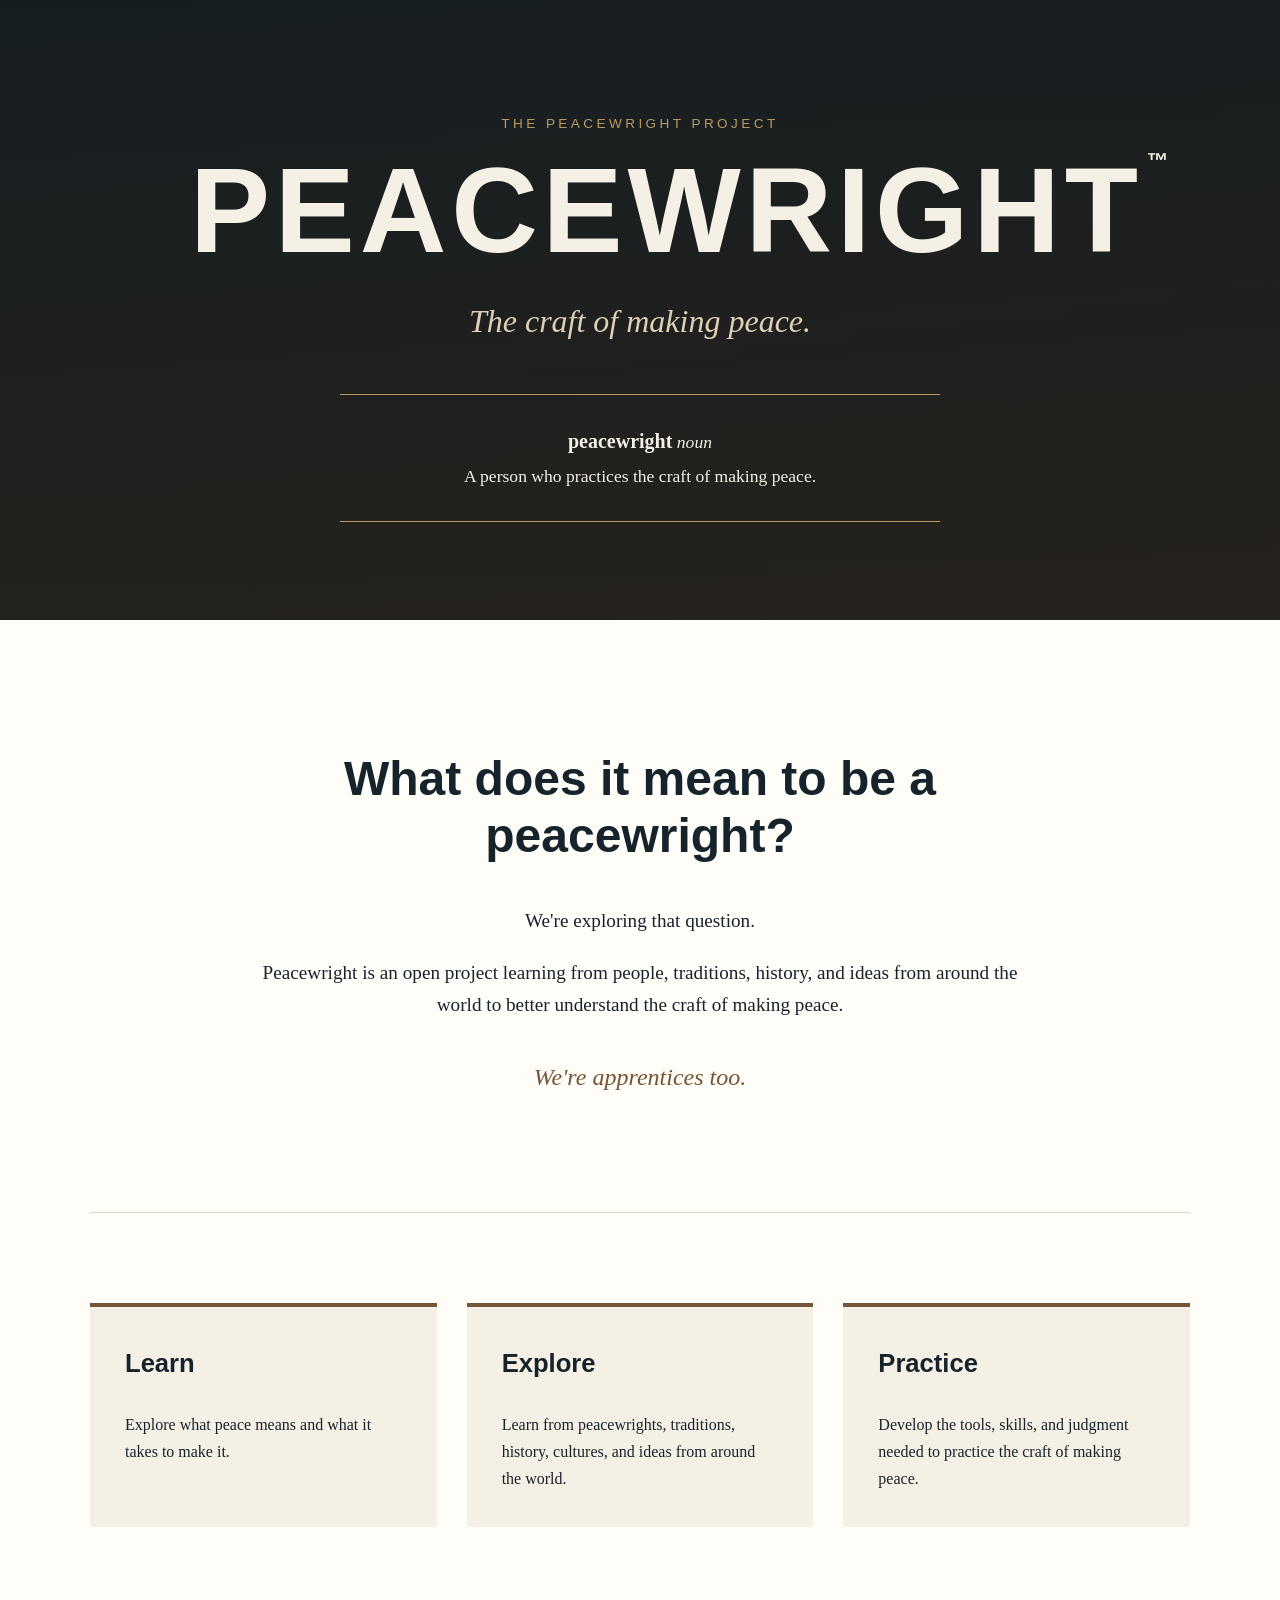
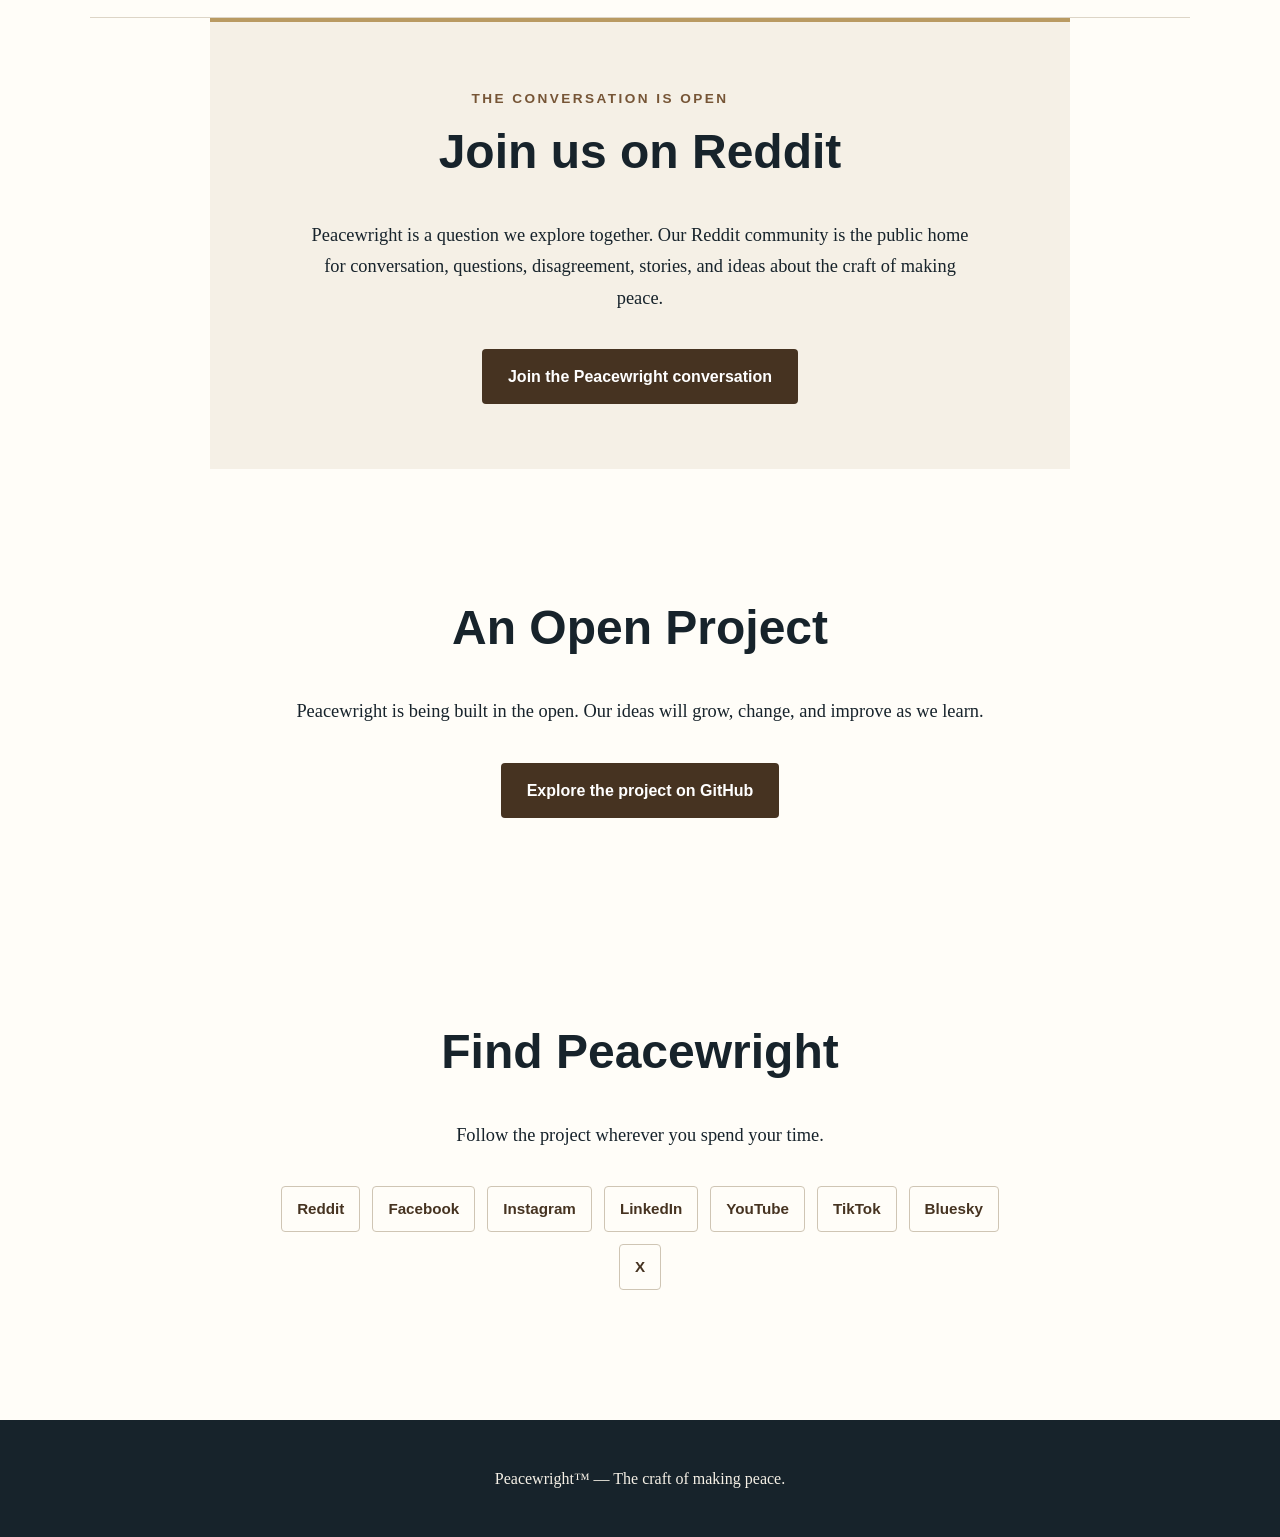
==== index.html @ d64838a9 "Add social links and Reddit conversation hub" ====
<!DOCTYPE html>
<html lang="en">
<head>
    <meta charset="UTF-8">
    <meta name="viewport" content="width=device-width, initial-scale=1.0">

    <title>Peacewright | The Craft of Making Peace</title>

    <meta name="description"
          content="Peacewright is an open project exploring what it means to practice the craft of making peace. Join the public conversation in the Peacewright Reddit community.">

    <link rel="stylesheet" href="styles.css">

    <script type="application/ld+json">
    {
        "@context": "https://schema.org",
        "@type": "Organization",
        "name": "Peacewright Project",
        "alternateName": "Peacewright",
        "url": "https://peacewright.org/",
        "description": "An open project exploring what it means to practice the craft of making peace.",
        "discussionUrl": "https://www.reddit.com/r/Peacewright/",
        "sameAs": [
            "https://www.reddit.com/r/Peacewright/",
            "https://www.facebook.com/profile.php?id=61593421799837",
            "https://www.instagram.com/peacewrightproject/",
            "https://www.linkedin.com/company/143666035/",
            "https://www.youtube.com/@peacewright",
            "https://www.tiktok.com/@peacewrightproject",
            "https://bsky.app/profile/peacewright.bsky.social",
            "https://x.com/peacewrightorg",
            "https://github.com/peacewright/peacewright"
        ]
    }
    </script>
</head>

<body>

    <header class="hero">
        <div class="hero-content">
            <p class="project-name">THE PEACEWRIGHT PROJECT</p>

            <h1>PEACEWRIGHT<span class="tm">™</span></h1>

            <p class="tagline">The craft of making peace.</p>

            <div class="definition">
                <p><strong>peacewright</strong> <em>noun</em></p>
                <p>A person who practices the craft of making peace.</p>
            </div>
        </div>
    </header>


    <main>

        <section class="intro">
            <h2>What does it mean to be a peacewright?</h2>

            <p>
                We're exploring that question.
            </p>

            <p>
                Peacewright is an open project learning from people,
                traditions, history, and ideas from around the world
                to better understand the craft of making peace.
            </p>

            <p class="apprentices">
                We're apprentices too.
            </p>
        </section>


        <section class="pillars">

            <article>
                <h3>Learn</h3>
                <p>
                    Explore what peace means and what it takes
                    to make it.
                </p>
            </article>

            <article>
                <h3>Explore</h3>
                <p>
                    Learn from peacewrights, traditions, history,
                    cultures, and ideas from around the world.
                </p>
            </article>

            <article>
                <h3>Practice</h3>
                <p>
                    Develop the tools, skills, and judgment needed
                    to practice the craft of making peace.
                </p>
            </article>

        </section>


        <section class="conversation" aria-labelledby="conversation-title">
            <p class="eyebrow">The conversation is open</p>

            <h2 id="conversation-title">Join us on Reddit</h2>

            <p>
                Peacewright is a question we explore together. Our Reddit
                community is the public home for conversation, questions,
                disagreement, stories, and ideas about the craft of making peace.
            </p>

            <a class="button"
               href="https://www.reddit.com/r/Peacewright/"
               rel="me noopener noreferrer">
                Join the Peacewright conversation
            </a>
        </section>


        <section class="open-project">
            <h2>An Open Project</h2>

            <p>
                Peacewright is being built in the open.
                Our ideas will grow, change, and improve as we learn.
            </p>

            <a class="button"
               href="https://github.com/peacewright/peacewright"
               rel="me noopener noreferrer">
                Explore the project on GitHub
            </a>
        </section>


        <section class="social" aria-labelledby="social-title">
            <h2 id="social-title">Find Peacewright</h2>

            <p>Follow the project wherever you spend your time.</p>

            <ul class="social-links" aria-label="Peacewright social media">
                <li><a href="https://www.reddit.com/r/Peacewright/" rel="me noopener noreferrer">Reddit</a></li>
                <li><a href="https://www.facebook.com/profile.php?id=61593421799837" rel="me noopener noreferrer">Facebook</a></li>
                <li><a href="https://www.instagram.com/peacewrightproject/" rel="me noopener noreferrer">Instagram</a></li>
                <li><a href="https://www.linkedin.com/company/143666035/" rel="me noopener noreferrer">LinkedIn</a></li>
                <li><a href="https://www.youtube.com/@peacewright" rel="me noopener noreferrer">YouTube</a></li>
                <li><a href="https://www.tiktok.com/@peacewrightproject" rel="me noopener noreferrer">TikTok</a></li>
                <li><a href="https://bsky.app/profile/peacewright.bsky.social" rel="me noopener noreferrer">Bluesky</a></li>
                <li><a href="https://x.com/peacewrightorg" rel="me noopener noreferrer">X</a></li>
            </ul>
        </section>

    </main>


    <footer>
        <p>Peacewright™ — The craft of making peace.</p>
    </footer>

</body>
</html>
---- styles.css ----
/* ------------------------------
   Peacewright Project
   The Craft of Making Peace
   ------------------------------ */

:root {
    --ink: #17232b;
    --cream: #f5f0e6;
    --paper: #fffdf8;
    --wood: #765536;
    --wood-dark: #463321;
    --brass: #b99a62;
    --muted: #667078;
}

* {
    box-sizing: border-box;
}

html {
    scroll-behavior: smooth;
}

body {
    margin: 0;
    font-family: Georgia, "Times New Roman", serif;
    color: var(--ink);
    background: var(--paper);
    line-height: 1.7;
}


/* HERO */

.hero {
    min-height: 620px;
    display: flex;
    align-items: center;
    justify-content: center;
    text-align: center;

    padding: 80px 24px;

    background:
        linear-gradient(
            rgba(20, 27, 31, 0.90),
            rgba(35, 32, 27, 0.92)
        ),
        linear-gradient(
            135deg,
            #25343d,
            #4a3929
        );

    color: var(--cream);
}

.hero-content {
    max-width: 900px;
}

.project-name {
    margin-bottom: 15px;
    font-family: Arial, Helvetica, sans-serif;
    font-size: 0.85rem;
    letter-spacing: 0.25em;
    color: var(--brass);
}

.hero h1 {
    margin: 0;
    font-family: Arial, Helvetica, sans-serif;
    font-size: clamp(3.5rem, 10vw, 7.5rem);
    letter-spacing: 0.04em;
    line-height: 1;
}

.tm {
    font-size: 0.18em;
    vertical-align: top;
    margin-left: 4px;
}

.tagline {
    margin: 24px 0 45px;
    font-size: clamp(1.4rem, 3vw, 2rem);
    font-style: italic;
    color: #ddd0b7;
}


/* DEFINITION */

.definition {
    max-width: 600px;
    margin: 0 auto;
    padding: 25px 30px;

    border-top: 1px solid var(--brass);
    border-bottom: 1px solid var(--brass);

    font-size: 1.1rem;
}

.definition p {
    margin: 4px 0;
}

.definition strong {
    font-size: 1.25rem;
}


/* MAIN */

main {
    width: min(1100px, 90%);
    margin: 0 auto;
}

section {
    padding: 90px 0;
}


/* INTRO */

.intro {
    max-width: 760px;
    margin: 0 auto;
    text-align: center;
}

.intro h2,
.open-project h2,
.conversation h2,
.social h2 {
    font-family: Arial, Helvetica, sans-serif;
    font-size: clamp(2rem, 5vw, 3rem);
    line-height: 1.2;
}

.intro p {
    font-size: 1.2rem;
}

.apprentices {
    margin-top: 35px;
    font-size: 1.5rem !important;
    font-style: italic;
    color: var(--wood);
}


/* THREE PILLARS */

.pillars {
    display: grid;
    grid-template-columns: repeat(3, 1fr);
    gap: 30px;

    border-top: 1px solid #ddd5c7;
    border-bottom: 1px solid #ddd5c7;
}

.pillars article {
    padding: 35px;
    background: var(--cream);
    border-top: 4px solid var(--wood);
}

.pillars h3 {
    margin-top: 0;

    font-family: Arial, Helvetica, sans-serif;
    font-size: 1.6rem;
}

.pillars p {
    margin-bottom: 0;
}


/* OPEN PROJECT */

.open-project,
.conversation,
.social {
    max-width: 760px;
    margin: 0 auto;
    text-align: center;
}

.open-project p,
.conversation p,
.social p {
    font-size: 1.15rem;
    margin-bottom: 35px;
}

.button {
    display: inline-block;

    padding: 14px 26px;

    background: var(--wood-dark);
    color: white;

    font-family: Arial, Helvetica, sans-serif;
    font-weight: bold;

    text-decoration: none;
    border-radius: 4px;

    transition: transform 0.2s ease,
                background 0.2s ease;
}

.button:hover,
.button:focus-visible {
    background: var(--wood);
    transform: translateY(-2px);
}

.button:focus-visible,
.social-links a:focus-visible {
    outline: 3px solid var(--brass);
    outline-offset: 3px;
}


/* CONVERSATION */

.conversation {
    max-width: 860px;
    padding: 65px 50px;
    background: var(--cream);
    border-top: 4px solid var(--brass);
}

.conversation .eyebrow {
    margin: 0 0 12px;
    font-family: Arial, Helvetica, sans-serif;
    font-size: 0.85rem;
    font-weight: bold;
    letter-spacing: 0.18em;
    text-transform: uppercase;
    color: var(--wood);
}

.conversation h2 {
    margin-top: 0;
}

.conversation p {
    max-width: 680px;
    margin-left: auto;
    margin-right: auto;
}


/* SOCIAL LINKS */

.social {
    padding-top: 75px;
}

.social-links {
    display: flex;
    flex-wrap: wrap;
    justify-content: center;
    gap: 12px;
    margin: 0;
    padding: 0;
    list-style: none;
}

.social-links a {
    display: inline-block;
    padding: 9px 15px;
    border: 1px solid #cfc5b4;
    border-radius: 4px;
    color: var(--wood-dark);
    font-family: Arial, Helvetica, sans-serif;
    font-size: 0.95rem;
    font-weight: bold;
    text-decoration: none;
    transition: background 0.2s ease,
                border-color 0.2s ease;
}

.social-links a:hover,
.social-links a:focus-visible {
    background: var(--cream);
    border-color: var(--wood);
}


/* FOOTER */

footer {
    margin-top: 40px;
    padding: 45px 20px;

    text-align: center;

    background: var(--ink);
    color: var(--cream);
}

footer p {
    margin: 0;
}


/* MOBILE */

@media (max-width: 750px) {

    .hero {
        min-height: 540px;
    }

    .pillars {
        grid-template-columns: 1fr;
    }

    section {
        padding: 65px 0;
    }

    .definition {
        padding: 22px 10px;
    }

    .conversation {
        padding: 50px 24px;
    }
}
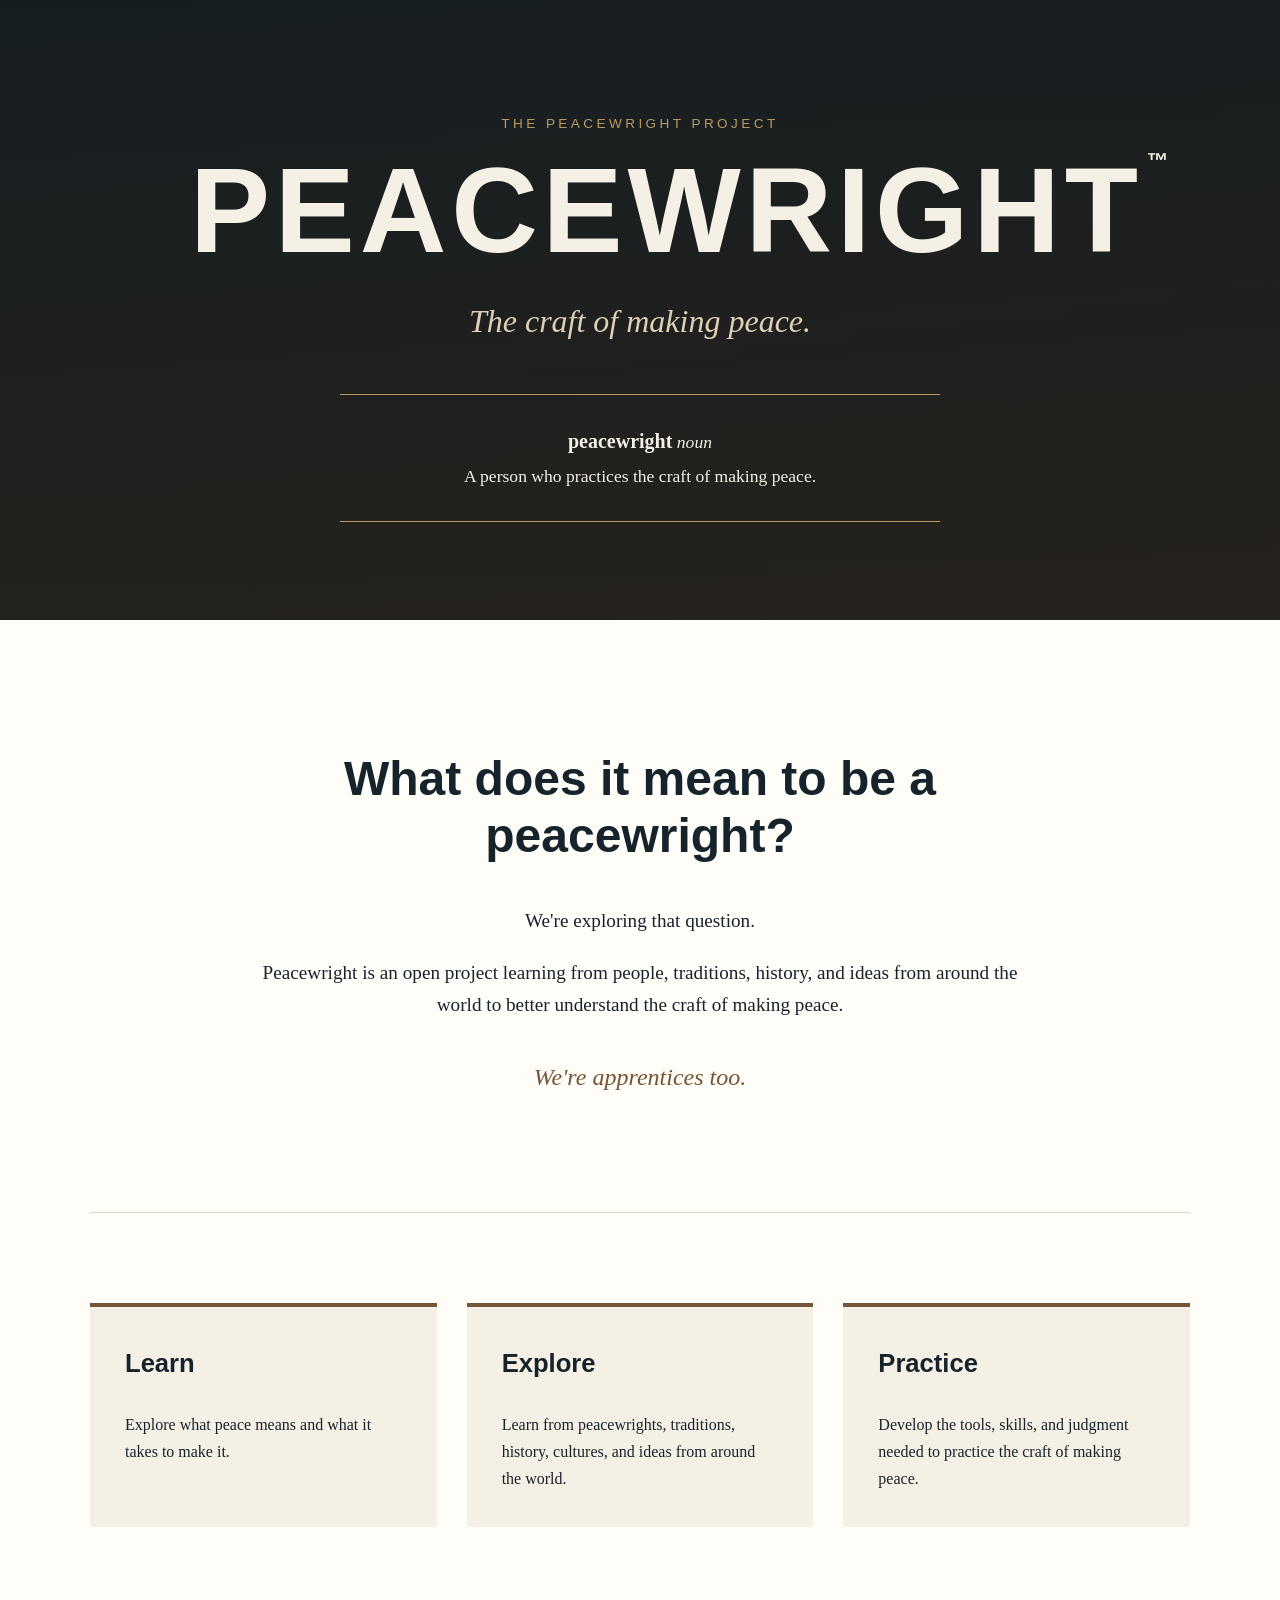
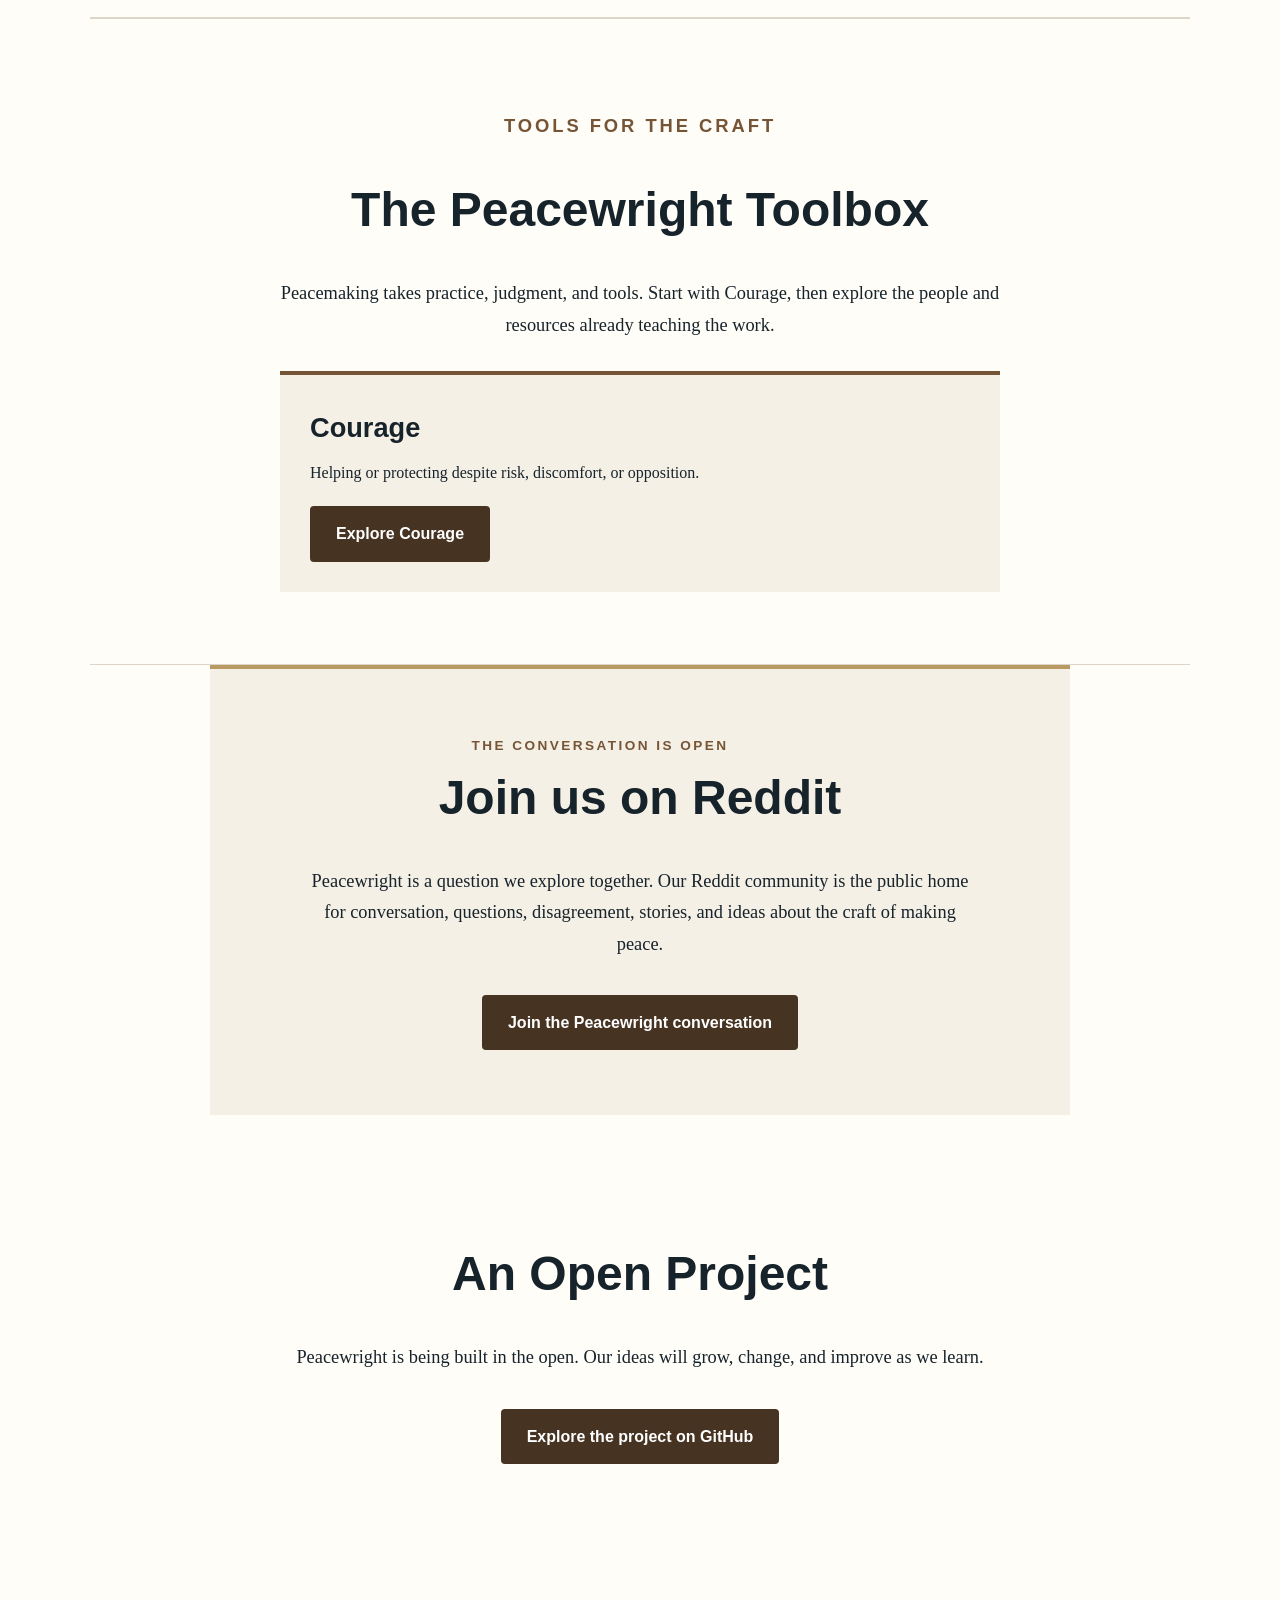
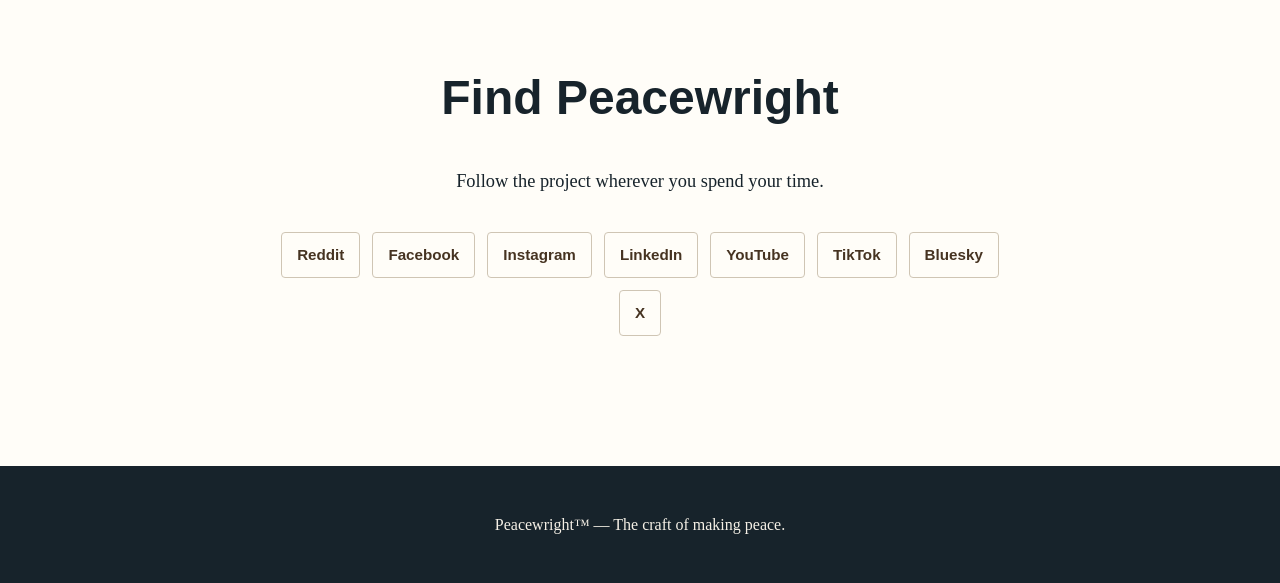
==== commit d460bcdc: "Link homepage toolbox to Courage page" ====
--- a/index.html
+++ b/index.html
@@ -103,6 +103,20 @@
         </section>
 
 
+        <section class="toolbox" id="toolbox" aria-labelledby="toolbox-title">
+            <div class="toolbox-heading">
+                <p class="eyebrow">Tools for the craft</p>
+                <h2 id="toolbox-title">The Peacewright Toolbox</h2>
+                <p>Peacemaking takes practice, judgment, and tools. Start with Courage, then explore the people and resources already teaching the work.</p>
+            </div>
+            <article class="tool-card">
+                <h3>Courage</h3>
+                <p>Helping or protecting despite risk, discomfort, or opposition.</p>
+                <a class="button" href="tools/courage/">Explore Courage</a>
+            </article>
+        </section>
+
+
         <section class="conversation" aria-labelledby="conversation-title">
             <p class="eyebrow">The conversation is open</p>
 
--- a/styles.css
+++ b/styles.css
@@ -337,3 +337,220 @@
         padding: 50px 24px;
     }
 }
+
+
+/* TOOL PAGES */
+.tool-page {
+    background: var(--paper);
+}
+.tool-header {
+    padding: 34px 24px 74px;
+    color: var(--cream);
+    text-align: center;
+    background: linear-gradient(135deg, #17232b, #463321);
+}
+.tool-home {
+    display: inline-block;
+    color: var(--cream);
+    font-family: Arial, Helvetica, sans-serif;
+    font-size: 1.1rem;
+    font-weight: bold;
+    text-decoration: none;
+}
+.tool-kicker,
+.eyebrow {
+    color: var(--wood);
+    font-family: Arial, Helvetica, sans-serif;
+    font-size: .82rem;
+    font-weight: bold;
+    letter-spacing: .16em;
+    text-transform: uppercase;
+}
+.tool-header .tool-kicker {
+    margin: 52px 0 10px;
+    color: var(--brass);
+}
+.tool-header h1 {
+    margin: 0;
+    font-family: Arial, Helvetica, sans-serif;
+    font-size: clamp(3.25rem, 9vw, 6.5rem);
+    line-height: 1;
+}
+.tool-definition {
+    max-width: 640px;
+    margin: 18px auto 0;
+    color: #ddd0b7;
+    font-size: clamp(1.1rem, 2.5vw, 1.45rem);
+    font-style: italic;
+}
+.tool-lede {
+    max-width: 700px;
+    margin: 28px auto 0;
+    font-size: 1.15rem;
+}
+.tool-main {
+    width: min(900px, 90%);
+    margin: 0 auto;
+}
+.breadcrumbs {
+    display: flex;
+    flex-wrap: wrap;
+    gap: 10px;
+    margin: 28px 0 0;
+    color: var(--muted);
+    font-family: Arial, Helvetica, sans-serif;
+    font-size: .9rem;
+}
+.breadcrumbs a,
+.courage-article a {
+    color: var(--wood-dark);
+    text-decoration-thickness: 1px;
+    text-underline-offset: 3px;
+}
+.courage-article {
+    max-width: 760px;
+    margin: 30px auto 0;
+    padding: 30px 0 20px;
+}
+.article-heading {
+    margin-bottom: 40px;
+    padding-bottom: 28px;
+    border-bottom: 1px solid #ddd5c7;
+}
+.article-heading .eyebrow {
+    margin-bottom: 12px;
+}
+.courage-article h2,
+.learn-more h2,
+.continue-conversation h2 {
+    font-family: Arial, Helvetica, sans-serif;
+    line-height: 1.25;
+}
+.article-heading h2 {
+    margin: 0;
+    font-size: clamp(2rem, 5vw, 3.1rem);
+}
+.article-deck {
+    margin: 18px 0 0;
+    color: var(--wood-dark);
+    font-size: 1.2rem;
+    font-style: italic;
+}
+.courage-article > h2 {
+    margin: 48px 0 12px;
+    font-size: clamp(1.45rem, 3vw, 1.9rem);
+}
+.courage-article p,
+.courage-article li {
+    font-size: 1.08rem;
+}
+.courage-article p {
+    margin: 0 0 1.25em;
+}
+.courage-article .closing-question {
+    margin: 2.25em 0;
+    padding: 22px 26px;
+    border-left: 4px solid var(--brass);
+    background: var(--cream);
+}
+.further-reading {
+    margin-top: 56px;
+    padding-top: 22px;
+    border-top: 1px solid #ddd5c7;
+}
+.further-reading h2 {
+    font-size: 1.45rem;
+}
+.further-reading ul {
+    padding-left: 1.25rem;
+}
+.further-reading li {
+    margin: 0 0 .85em;
+}
+.learn-more,
+.continue-conversation {
+    margin: 52px 0;
+    padding: 42px;
+    text-align: center;
+    background: var(--cream);
+    border-top: 4px solid var(--brass);
+}
+.learn-more h2,
+.continue-conversation h2 {
+    margin: 8px 0 14px;
+    font-size: clamp(1.7rem, 4vw, 2.4rem);
+}
+.learn-more p:not(.eyebrow),
+.continue-conversation p {
+    max-width: 660px;
+    margin: 0 auto 24px;
+    font-size: 1.08rem;
+}
+.resource-links {
+    display: flex;
+    flex-wrap: wrap;
+    justify-content: center;
+    gap: 12px;
+}
+.button-secondary {
+    background: var(--wood);
+}
+.tool-page footer a {
+    color: var(--cream);
+}
+.toolbox {
+    padding: 72px 0;
+    border-top: 1px solid #ddd5c7;
+    border-bottom: 1px solid #ddd5c7;
+}
+.toolbox-heading {
+    max-width: 760px;
+    margin: 0 auto 30px;
+    text-align: center;
+}
+.toolbox-heading h2 {
+    font-family: Arial, Helvetica, sans-serif;
+    font-size: clamp(2rem, 5vw, 3rem);
+    line-height: 1.2;
+}
+.toolbox-heading p {
+    font-size: 1.15rem;
+}
+.tool-card {
+    max-width: 720px;
+    margin: 0 auto;
+    padding: 30px;
+    background: var(--cream);
+    border-top: 4px solid var(--wood);
+}
+.tool-card h3 {
+    margin: 0 0 8px;
+    font-family: Arial, Helvetica, sans-serif;
+    font-size: 1.7rem;
+}
+.tool-card p {
+    margin: 0 0 20px;
+}
+@media (max-width: 600px) {
+    .tool-main {
+        width: min(100% - 36px, 900px);
+    }
+    .tool-header {
+        padding-bottom: 58px;
+    }
+    .tool-header .tool-kicker {
+        margin-top: 42px;
+    }
+    .courage-article p,
+    .courage-article li {
+        font-size: 1rem;
+    }
+    .learn-more,
+    .continue-conversation {
+        padding: 30px 22px;
+    }
+    .resource-links {
+        flex-direction: column;
+        align-items: stretch;
+    }
+}
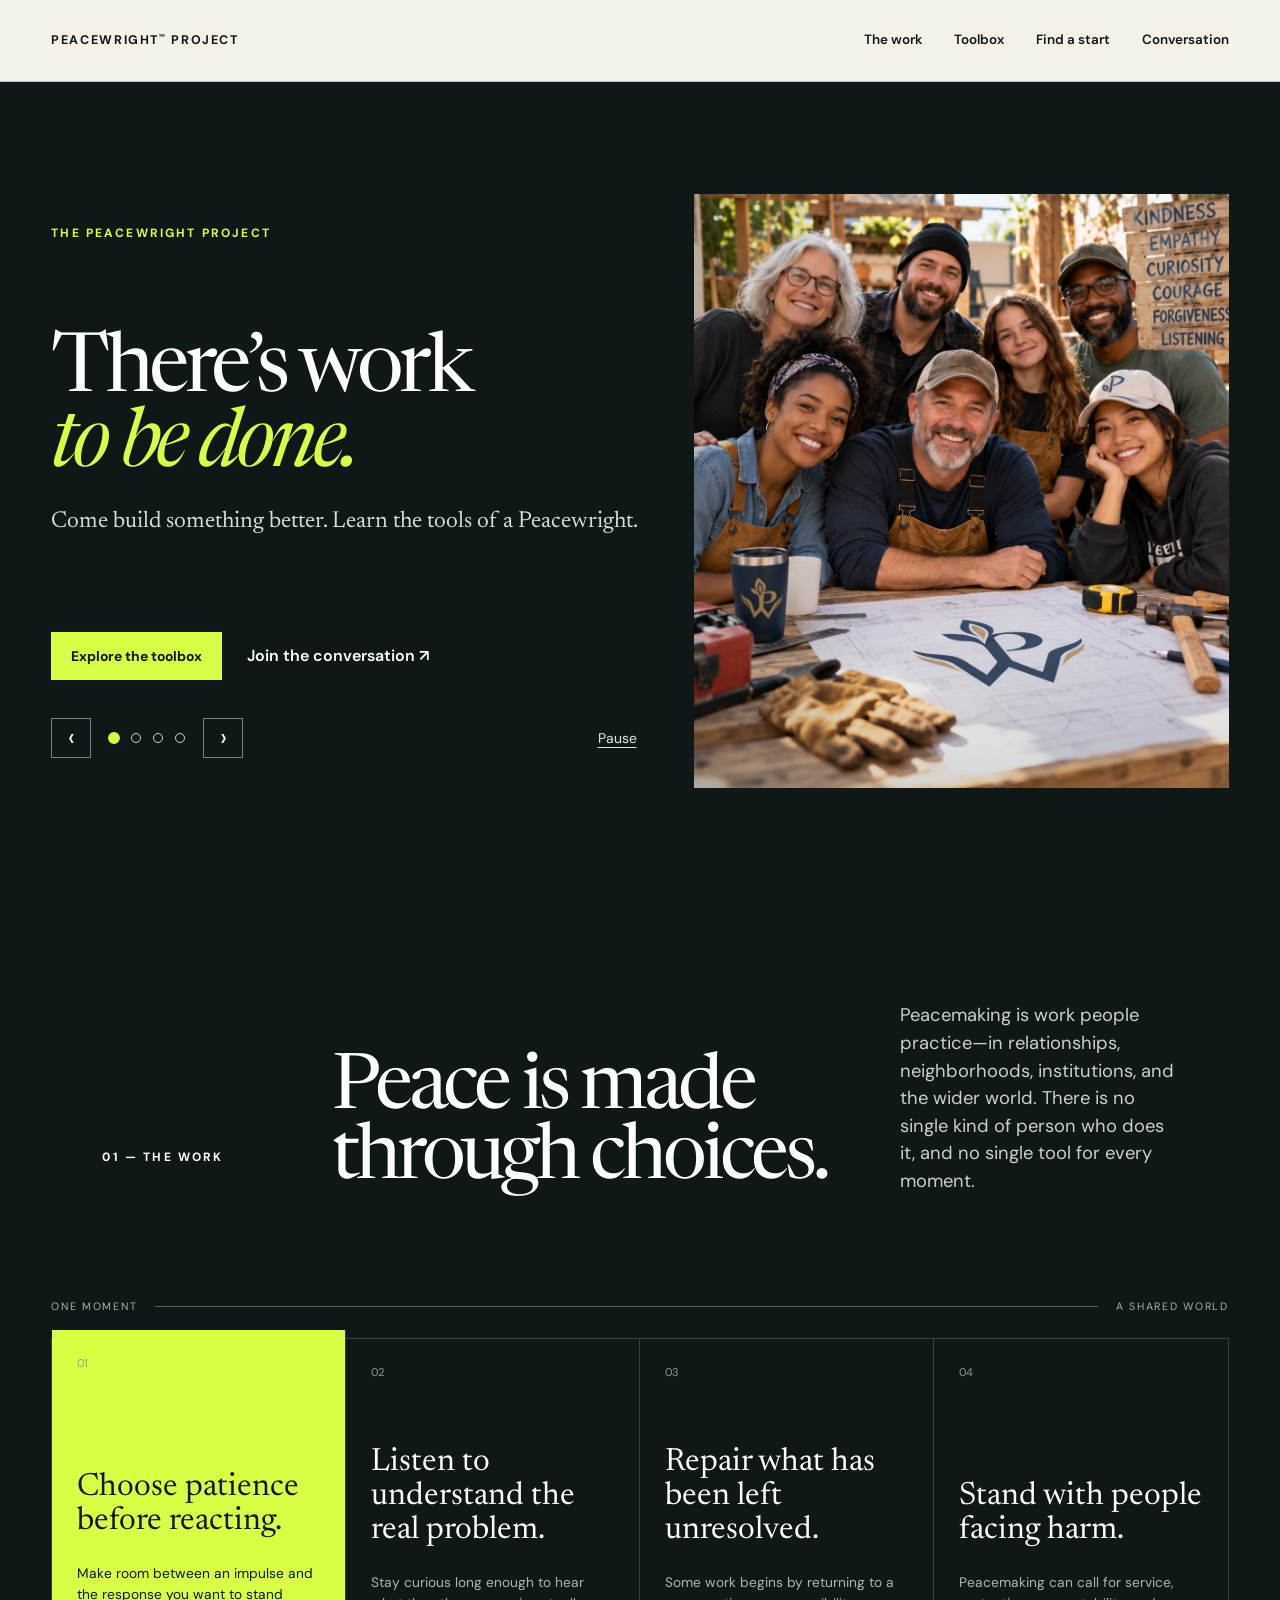
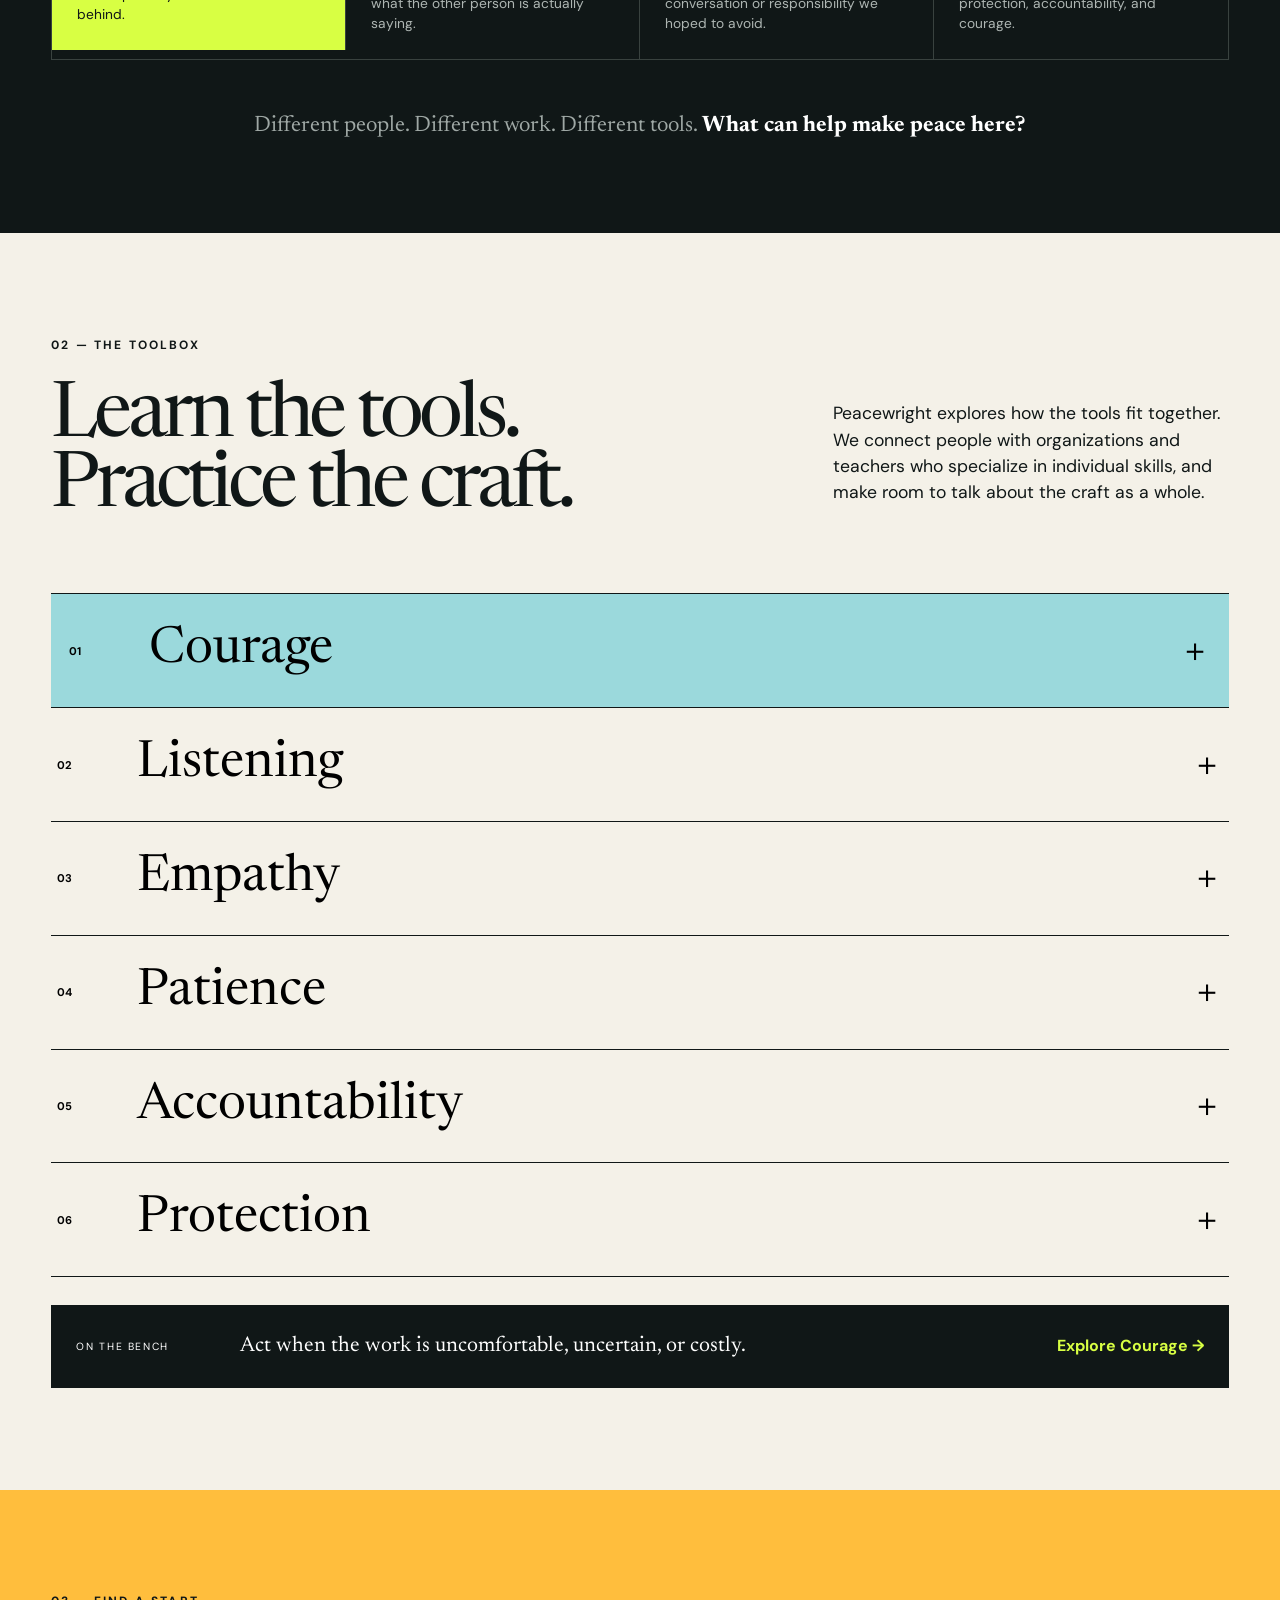
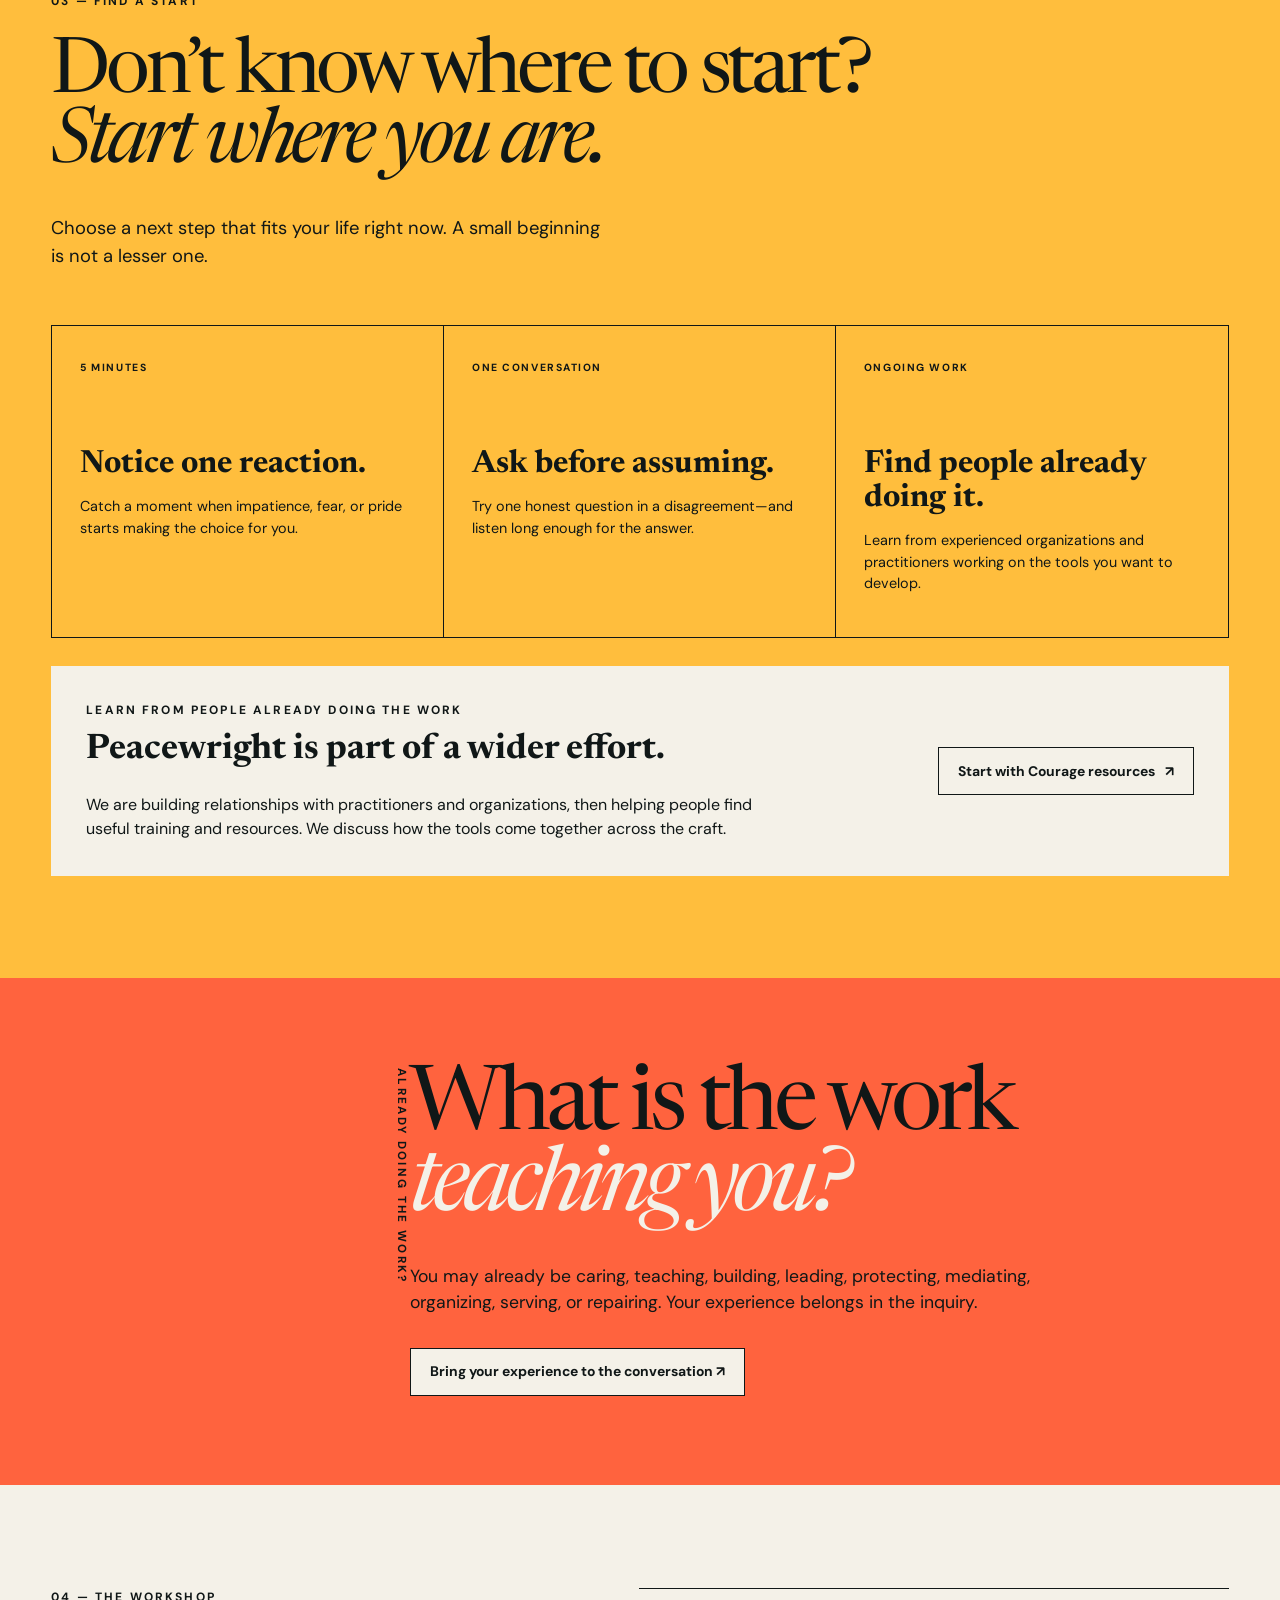
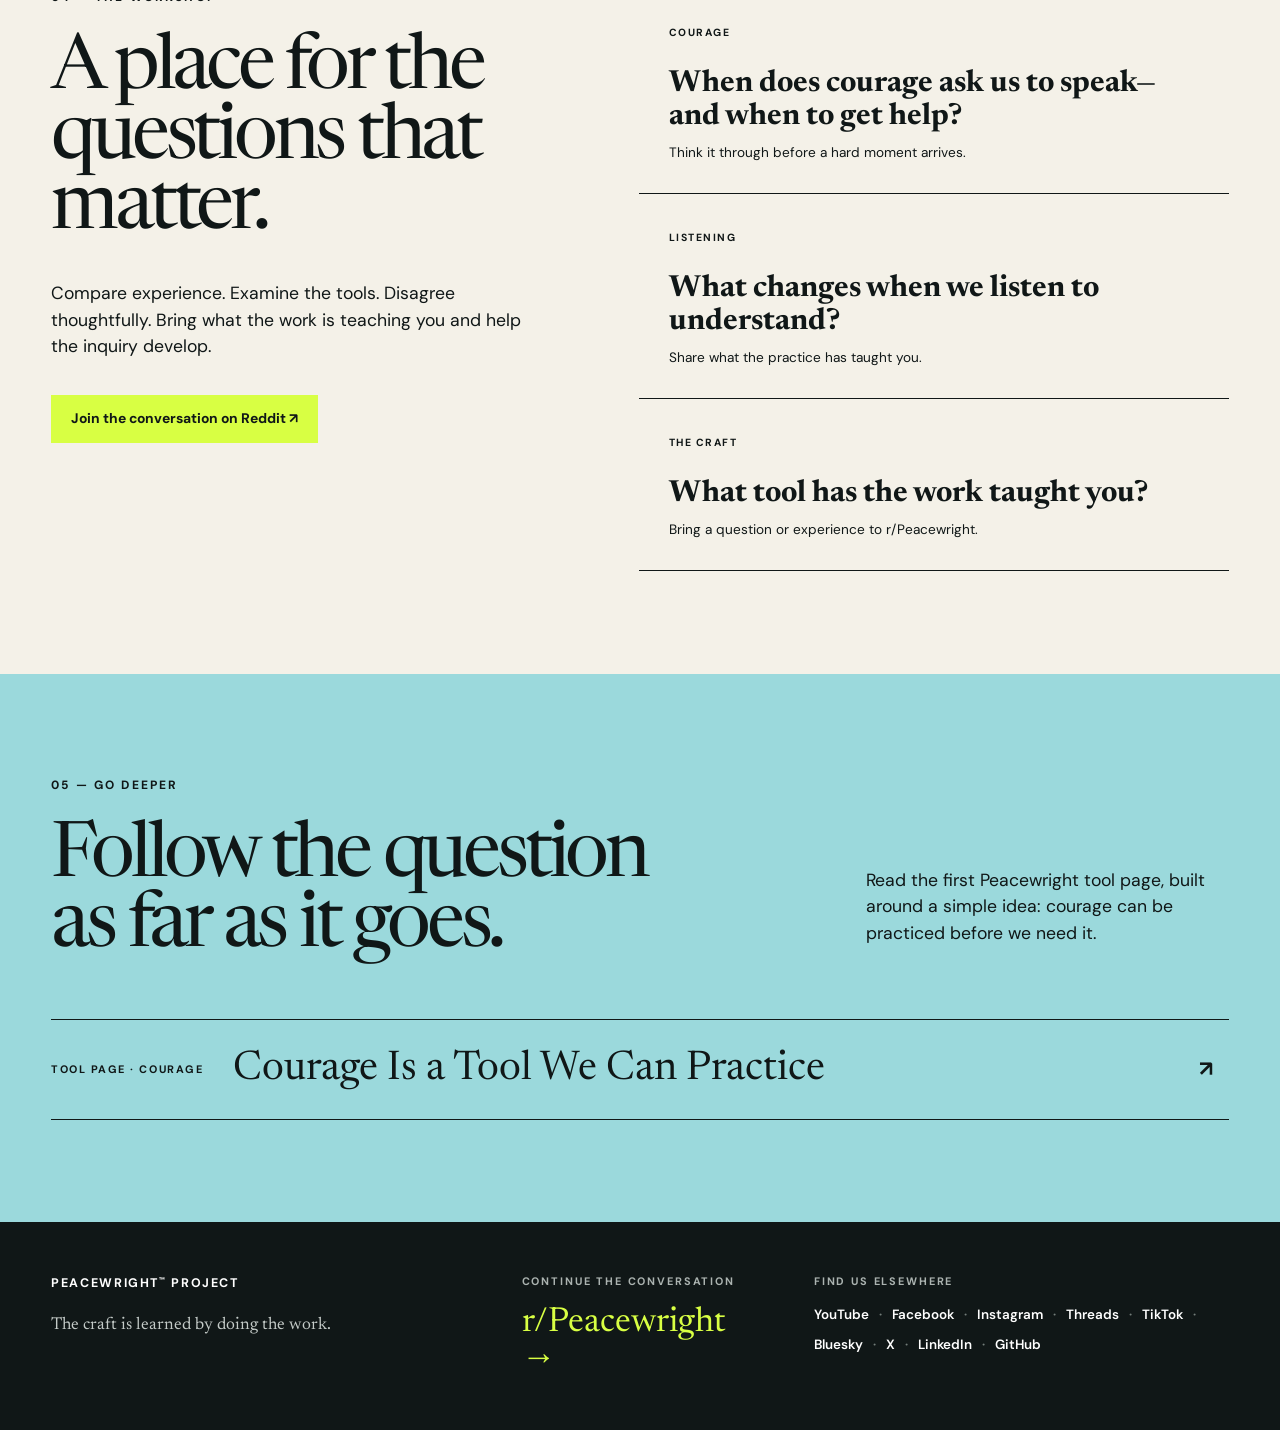
==== commit 4bb91b9d: "Overhaul Peacewright website around approved hero" ====
--- a/index.html
+++ b/index.html
@@ -1,180 +1,144 @@
-<!DOCTYPE html>
+<!doctype html>
 <html lang="en">
 <head>
-    <meta charset="UTF-8">
-    <meta name="viewport" content="width=device-width, initial-scale=1.0">
+  <meta charset="utf-8">
+  <meta name="viewport" content="width=device-width, initial-scale=1">
+  <meta name="description" content="Peacewright Project explores the craft of peacemaking, connects people with those teaching its tools, and makes room to discuss the work as a whole.">
+  <meta name="theme-color" content="#101717">
+  <meta property="og:title" content="Peacewright Project — Peacemaking is a craft">
+  <meta property="og:description" content="Learn the tools of peacemaking. Find people already doing the work. Join the conversation.">
+  <meta property="og:image" content="https://peacewright.org/assets/peacewright-group.webp">
+  <link rel="canonical" href="https://peacewright.org/">
+  <title>Peacewright Project — Peacemaking is a craft</title>
+  <link rel="preconnect" href="https://fonts.googleapis.com">
+  <link rel="preconnect" href="https://fonts.gstatic.com" crossorigin>
+  <link href="https://fonts.googleapis.com/css2?family=DM+Sans:wght@400;500;600;700&family=Newsreader:opsz,wght@6..72,400;6..72,500&display=swap" rel="stylesheet">
+  <link rel="stylesheet" href="styles.css">
+</head>
+<body>
+  <header class="site-header">
+    <a class="brand" href="#top" aria-label="Peacewright Project home"><span>PEACEWRIGHT<sup>™</sup> PROJECT</span></a>
+    <button class="menu" type="button" aria-expanded="false" aria-controls="nav">Menu</button>
+    <nav id="nav" aria-label="Main navigation">
+      <a href="#work">The work</a><a href="#toolbox">Toolbox</a><a href="#start">Find a start</a><a href="#workshop">Conversation</a>
+    </nav>
+  </header>
 
-    <title>Peacewright | The Craft of Making Peace</title>
+  <main id="top">
+    <section class="hero" id="hero" aria-roledescription="carousel" aria-label="The Peacewright Project">
+      <div class="hero-copy">
+        <p class="eyebrow">THE PEACEWRIGHT PROJECT</p>
+        <div class="carousel-slides" id="hero-slides">
+          <article class="hero-slide is-active" role="group" aria-roledescription="slide" aria-label="1 of 4">
+            <h1>There’s work<br><em>to be done.</em></h1>
+            <p class="hero-support">Come build something better. Learn the tools of a Peacewright.</p>
+          </article>
+          <article class="hero-slide" role="group" aria-roledescription="slide" aria-label="2 of 4" aria-hidden="true">
+            <h1>Start with<br><em>one small job.</em></h1>
+            <p class="hero-support">You don’t have to fix everything. Repair what you can.</p>
+          </article>
+          <article class="hero-slide" role="group" aria-roledescription="slide" aria-label="3 of 4" aria-hidden="true">
+            <h1>Build where<br><em>you are.</em></h1>
+            <p class="hero-support">Strengthen what connects us. Repair what divides us.</p>
+          </article>
+          <article class="hero-slide" role="group" aria-roledescription="slide" aria-label="4 of 4" aria-hidden="true">
+            <h1>Pick up<br><em>the tools.</em></h1>
+            <p class="hero-support">Courage. Empathy. Curiosity. Kindness. Peacemaking is a craft. Learn the craft.</p>
+          </article>
+        </div>
+        <div class="hero-actions">
+          <a class="button primary" href="#toolbox">Explore the toolbox</a>
+          <a class="text-link hero-discussion" href="https://www.reddit.com/r/Peacewright/" target="_blank" rel="noopener noreferrer">Join the conversation <span aria-hidden="true">↗</span></a>
+        </div>
+        <div class="carousel-controls" aria-label="Hero carousel controls">
+          <button class="carousel-arrow" id="hero-previous" type="button" aria-label="Previous message">‹</button>
+          <div class="carousel-dots" role="group" aria-label="Choose a hero message">
+            <button class="carousel-dot is-active" type="button" aria-label="Show message 1" aria-current="true"></button>
+            <button class="carousel-dot" type="button" aria-label="Show message 2"></button>
+            <button class="carousel-dot" type="button" aria-label="Show message 3"></button>
+            <button class="carousel-dot" type="button" aria-label="Show message 4"></button>
+          </div>
+          <button class="carousel-arrow" id="hero-next" type="button" aria-label="Next message">›</button>
+          <button class="carousel-pause" id="hero-pause" type="button" aria-label="Pause hero messages">Pause</button>
+        </div>
+      </div>
+      <div class="hero-media">
+        <img src="assets/peacewright-group.webp" alt="A diverse group of neighbors gathered around plans and tools in a workshop, working together." width="1199" height="1312" fetchpriority="high">
+      </div>
+    </section>
 
-    <meta name="description"
-          content="Peacewright is an open project exploring what it means to practice the craft of making peace. Join the public conversation in the Peacewright Reddit community.">
+    <section class="statement" id="work">
+      <p class="section-num">01 — THE WORK</p>
+      <h2>Peace is made<br>through choices.</h2>
+      <p>Peacemaking is work people practice—in relationships, neighborhoods, institutions, and the wider world. There is no single kind of person who does it, and no single tool for every moment.</p>
+    </section>
 
-    <link rel="stylesheet" href="styles.css">
+    <section class="pathways" aria-label="Ways the work can show up">
+      <div class="path-scale" aria-hidden="true"><span>ONE MOMENT</span><div></div><span>A SHARED WORLD</span></div>
+      <div class="path-grid">
+        <article class="path-card active"><span>01</span><h3>Choose patience before reacting.</h3><p>Make room between an impulse and the response you want to stand behind.</p></article>
+        <article class="path-card"><span>02</span><h3>Listen to understand the real problem.</h3><p>Stay curious long enough to hear what the other person is actually saying.</p></article>
+        <article class="path-card"><span>03</span><h3>Repair what has been left unresolved.</h3><p>Some work begins by returning to a conversation or responsibility we hoped to avoid.</p></article>
+        <article class="path-card"><span>04</span><h3>Stand with people facing harm.</h3><p>Peacemaking can call for service, protection, accountability, and courage.</p></article>
+      </div>
+      <p class="path-note">Different people. Different work. Different tools. <strong>What can help make peace here?</strong></p>
+    </section>
 
-    <script type="application/ld+json">
-    {
-        "@context": "https://schema.org",
-        "@type": "Organization",
-        "name": "Peacewright Project",
-        "alternateName": "Peacewright",
-        "url": "https://peacewright.org/",
-        "description": "An open project exploring what it means to practice the craft of making peace.",
-        "discussionUrl": "https://www.reddit.com/r/Peacewright/",
-        "sameAs": [
-            "https://www.reddit.com/r/Peacewright/",
-            "https://www.facebook.com/profile.php?id=61593421799837",
-            "https://www.instagram.com/peacewrightproject/",
-            "https://www.linkedin.com/company/143666035/",
-            "https://www.youtube.com/@peacewright",
-            "https://www.tiktok.com/@peacewrightproject",
-            "https://bsky.app/profile/peacewright.bsky.social",
-            "https://x.com/peacewrightorg",
-            "https://github.com/peacewright/peacewright"
-        ]
-    }
-    </script>
-</head>
+    <section class="toolbox" id="toolbox">
+      <div class="toolbox-head"><div><p class="section-num">02 — THE TOOLBOX</p><h2>Learn the tools.<br>Practice the craft.</h2></div><p>Peacewright explores how the tools fit together. We connect people with organizations and teachers who specialize in individual skills, and make room to talk about the craft as a whole.</p></div>
+      <div class="tools" role="group" aria-label="Peacewright tools">
+        <button class="tool selected" type="button" data-copy="Act when the work is uncomfortable, uncertain, or costly." data-link="tools/courage/" aria-pressed="true"><span>01</span>Courage <b aria-hidden="true">＋</b></button>
+        <button class="tool" type="button" data-copy="Make space to understand—not merely to reply." aria-pressed="false"><span>02</span>Listening <b aria-hidden="true">＋</b></button>
+        <button class="tool" type="button" data-copy="See another person’s experience clearly and let it inform what you do next." aria-pressed="false"><span>03</span>Empathy <b aria-hidden="true">＋</b></button>
+        <button class="tool" type="button" data-copy="Create enough room between impulse and action to choose well." aria-pressed="false"><span>04</span>Patience <b aria-hidden="true">＋</b></button>
+        <button class="tool" type="button" data-copy="Name harm, accept responsibility, and make repair possible." aria-pressed="false"><span>05</span>Accountability <b aria-hidden="true">＋</b></button>
+        <button class="tool" type="button" data-copy="Place safety and dignity between a person and the harm they face." aria-pressed="false"><span>06</span>Protection <b aria-hidden="true">＋</b></button>
+      </div>
+      <div class="tool-readout"><span>ON THE BENCH</span><p id="tool-copy">Act when the work is uncomfortable, uncertain, or costly.</p><a id="tool-link" href="tools/courage/">Explore Courage →</a></div>
+    </section>
 
-<body>
+    <section class="start" id="start">
+      <div class="start-intro"><p class="section-num">03 — FIND A START</p><h2>Don’t know where to start?<br><em>Start where you are.</em></h2><p>Choose a next step that fits your life right now. A small beginning is not a lesser one.</p></div>
+      <div class="start-options">
+        <article><span>5 MINUTES</span><h3>Notice one reaction.</h3><p>Catch a moment when impatience, fear, or pride starts making the choice for you.</p></article>
+        <article><span>ONE CONVERSATION</span><h3>Ask before assuming.</h3><p>Try one honest question in a disagreement—and listen long enough for the answer.</p></article>
+        <article><span>ONGOING WORK</span><h3>Find people already doing it.</h3><p>Learn from experienced organizations and practitioners working on the tools you want to develop.</p></article>
+      </div>
+      <div class="outside-work"><div><p class="eyebrow">LEARN FROM PEOPLE ALREADY DOING THE WORK</p><h3>Peacewright is part of a wider effort.</h3><p>We are building relationships with practitioners and organizations, then helping people find useful training and resources. We discuss how the tools come together across the craft.</p></div><a class="button secondary" href="tools/courage/#learn-more">Start with Courage resources <span aria-hidden="true">↗</span></a></div>
+    </section>
 
-    <header class="hero">
-        <div class="hero-content">
-            <p class="project-name">THE PEACEWRIGHT PROJECT</p>
+    <section class="experienced">
+      <div class="experience-kicker">ALREADY DOING THE WORK?</div>
+      <div><h2>What is the work<br><em>teaching you?</em></h2><p>You may already be caring, teaching, building, leading, protecting, mediating, organizing, serving, or repairing. Your experience belongs in the inquiry.</p><a class="button light" href="https://www.reddit.com/r/Peacewright/" target="_blank" rel="noopener noreferrer">Bring your experience to the conversation ↗</a></div>
+    </section>
 
-            <h1>PEACEWRIGHT<span class="tm">™</span></h1>
+    <section class="workshop" id="workshop">
+      <div class="workshop-copy"><p class="section-num">04 — THE WORKSHOP</p><h2>A place for the<br>questions that matter.</h2><p>Compare experience. Examine the tools. Disagree thoughtfully. Bring what the work is teaching you and help the inquiry develop.</p><a class="button primary" href="https://www.reddit.com/r/Peacewright/" target="_blank" rel="noopener noreferrer">Join the conversation on Reddit ↗</a></div>
+      <div class="discussion-stack" aria-label="Questions for the Peacewright community">
+        <article><span>COURAGE</span><h3>When does courage ask us to speak—and when to get help?</h3><p>Think it through before a hard moment arrives.</p></article>
+        <article><span>LISTENING</span><h3>What changes when we listen to understand?</h3><p>Share what the practice has taught you.</p></article>
+        <article><span>THE CRAFT</span><h3>What tool has the work taught you?</h3><p>Bring a question or experience to r/Peacewright.</p></article>
+      </div>
+    </section>
 
-            <p class="tagline">The craft of making peace.</p>
+    <section class="deeper" id="deeper">
+      <p class="section-num">05 — GO DEEPER</p><div class="deeper-heading"><h2>Follow the question<br>as far as it goes.</h2><p>Read the first Peacewright tool page, built around a simple idea: courage can be practiced before we need it.</p></div>
+      <a class="feature-link" href="tools/courage/"><span>TOOL PAGE · COURAGE</span><strong>Courage Is a Tool We Can Practice</strong><b aria-hidden="true">↗</b></a>
+    </section>
+  </main>
 
-            <div class="definition">
-                <p><strong>peacewright</strong> <em>noun</em></p>
-                <p>A person who practices the craft of making peace.</p>
-            </div>
-        </div>
-    </header>
-
-
-    <main>
-
-        <section class="intro">
-            <h2>What does it mean to be a peacewright?</h2>
-
-            <p>
-                We're exploring that question.
-            </p>
-
-            <p>
-                Peacewright is an open project learning from people,
-                traditions, history, and ideas from around the world
-                to better understand the craft of making peace.
-            </p>
-
-            <p class="apprentices">
-                We're apprentices too.
-            </p>
-        </section>
-
-
-        <section class="pillars">
-
-            <article>
-                <h3>Learn</h3>
-                <p>
-                    Explore what peace means and what it takes
-                    to make it.
-                </p>
-            </article>
-
-            <article>
-                <h3>Explore</h3>
-                <p>
-                    Learn from peacewrights, traditions, history,
-                    cultures, and ideas from around the world.
-                </p>
-            </article>
-
-            <article>
-                <h3>Practice</h3>
-                <p>
-                    Develop the tools, skills, and judgment needed
-                    to practice the craft of making peace.
-                </p>
-            </article>
-
-        </section>
-
-
-        <section class="toolbox" id="toolbox" aria-labelledby="toolbox-title">
-            <div class="toolbox-heading">
-                <p class="eyebrow">Tools for the craft</p>
-                <h2 id="toolbox-title">The Peacewright Toolbox</h2>
-                <p>Peacemaking takes practice, judgment, and tools. Start with Courage, then explore the people and resources already teaching the work.</p>
-            </div>
-            <article class="tool-card">
-                <h3>Courage</h3>
-                <p>Helping or protecting despite risk, discomfort, or opposition.</p>
-                <a class="button" href="tools/courage/">Explore Courage</a>
-            </article>
-        </section>
-
-
-        <section class="conversation" aria-labelledby="conversation-title">
-            <p class="eyebrow">The conversation is open</p>
-
-            <h2 id="conversation-title">Join us on Reddit</h2>
-
-            <p>
-                Peacewright is a question we explore together. Our Reddit
-                community is the public home for conversation, questions,
-                disagreement, stories, and ideas about the craft of making peace.
-            </p>
-
-            <a class="button"
-               href="https://www.reddit.com/r/Peacewright/"
-               rel="me noopener noreferrer">
-                Join the Peacewright conversation
-            </a>
-        </section>
-
-
-        <section class="open-project">
-            <h2>An Open Project</h2>
-
-            <p>
-                Peacewright is being built in the open.
-                Our ideas will grow, change, and improve as we learn.
-            </p>
-
-            <a class="button"
-               href="https://github.com/peacewright/peacewright"
-               rel="me noopener noreferrer">
-                Explore the project on GitHub
-            </a>
-        </section>
-
-
-        <section class="social" aria-labelledby="social-title">
-            <h2 id="social-title">Find Peacewright</h2>
-
-            <p>Follow the project wherever you spend your time.</p>
-
-            <ul class="social-links" aria-label="Peacewright social media">
-                <li><a href="https://www.reddit.com/r/Peacewright/" rel="me noopener noreferrer">Reddit</a></li>
-                <li><a href="https://www.facebook.com/profile.php?id=61593421799837" rel="me noopener noreferrer">Facebook</a></li>
-                <li><a href="https://www.instagram.com/peacewrightproject/" rel="me noopener noreferrer">Instagram</a></li>
-                <li><a href="https://www.linkedin.com/company/143666035/" rel="me noopener noreferrer">LinkedIn</a></li>
-                <li><a href="https://www.youtube.com/@peacewright" rel="me noopener noreferrer">YouTube</a></li>
-                <li><a href="https://www.tiktok.com/@peacewrightproject" rel="me noopener noreferrer">TikTok</a></li>
-                <li><a href="https://bsky.app/profile/peacewright.bsky.social" rel="me noopener noreferrer">Bluesky</a></li>
-                <li><a href="https://x.com/peacewrightorg" rel="me noopener noreferrer">X</a></li>
-            </ul>
-        </section>
-
-    </main>
-
-
-    <footer>
-        <p>Peacewright™ — The craft of making peace.</p>
-    </footer>
-
+  <footer>
+    <div class="footer-identity">
+      <a class="brand" href="#top"><span>PEACEWRIGHT<sup>™</sup> PROJECT</span></a>
+      <p>The craft is learned by doing the work.</p>
+    </div>
+    <div class="footer-connections">
+      <section class="footer-community" aria-labelledby="footer-community-heading"><h2 id="footer-community-heading">CONTINUE THE CONVERSATION</h2><a href="https://www.reddit.com/r/Peacewright/" target="_blank" rel="noopener noreferrer">r/Peacewright →</a></section>
+      <nav class="footer-social" aria-labelledby="footer-social-heading"><h2 id="footer-social-heading">FIND US ELSEWHERE</h2><div class="footer-social-links">
+        <a href="https://youtube.com/@peacewright" target="_blank" rel="noopener noreferrer">YouTube</a><a href="https://www.facebook.com/profile.php?id=61593421799837" target="_blank" rel="noopener noreferrer">Facebook</a><a href="https://instagram.com/peacewrightproject" target="_blank" rel="noopener noreferrer">Instagram</a><a href="https://threads.com/@peacewrightproject" target="_blank" rel="noopener noreferrer">Threads</a><a href="https://tiktok.com/@peacewrightproject" target="_blank" rel="noopener noreferrer">TikTok</a><a href="https://bsky.app/profile/peacewright.bsky.social" target="_blank" rel="noopener noreferrer">Bluesky</a><a href="https://x.com/peacewrightorg" target="_blank" rel="noopener noreferrer">X</a><a href="https://www.linkedin.com/company/143666035/" target="_blank" rel="noopener noreferrer">LinkedIn</a><a href="https://github.com/peacewright/peacewright" target="_blank" rel="noopener noreferrer">GitHub</a>
+      </div></nav>
+    </div>
+  </footer>
+  <script src="script.js"></script>
 </body>
 </html>
--- a/styles.css
+++ b/styles.css
@@ -1,556 +1,35 @@
-/* ------------------------------
-   Peacewright Project
-   The Craft of Making Peace
-   ------------------------------ */
+:root{--ink:#101717;--paper:#f4f1e8;--acid:#d8ff43;--orange:#ff633e;--blue:#9bd9dc;--line:rgba(16,23,23,.22);--serif:'Newsreader',serif;--sans:'DM Sans',sans-serif}*{box-sizing:border-box}html{scroll-behavior:smooth}body{margin:0;background:var(--paper);color:var(--ink);font-family:var(--sans);font-size:16px;line-height:1.5}a{color:inherit;text-decoration:none}button{font:inherit}.site-header{height:82px;display:flex;align-items:center;justify-content:space-between;padding:0 4vw;border-bottom:1px solid var(--line);position:relative;z-index:20;background:var(--paper)}.brand{display:flex;align-items:center;gap:12px;font-size:.78rem;font-weight:700;letter-spacing:.13em}.brand-mark{display:grid;place-items:center;width:38px;height:38px;background:var(--ink);color:var(--paper);letter-spacing:-.12em;padding-right:3px}.brand sup{font-size:.55em}.site-header nav{display:flex;gap:32px;font-size:.84rem;font-weight:600}.site-header nav a:hover{text-decoration:underline;text-underline-offset:5px}.menu{display:none;background:none;border:0}.hero{min-height:calc(100svh - 82px);background:var(--ink);color:white;display:grid;grid-template-columns:minmax(0,1.05fr) minmax(340px,.95fr);gap:4vw;padding:48px 4vw;position:relative;overflow:hidden;align-items:center}.hero:before{display:none}.hero-copy{max-width:760px;position:relative;z-index:1;padding:20px 0}.eyebrow,.section-num{font-size:.75rem;letter-spacing:.18em;font-weight:700;margin:0 0 30px}.hero .eyebrow{color:var(--acid);margin-bottom:24px}.carousel-slides{display:grid;align-items:center;min-height:340px}.hero-slide{grid-area:1/1;visibility:hidden;opacity:0;transform:translateY(12px);transition:opacity .55s ease,transform .55s ease,visibility .55s;pointer-events:none}.hero-slide.is-active{visibility:visible;opacity:1;transform:none;pointer-events:auto}.hero h1,.statement h2,.toolbox h2,.start h2,.experienced h2,.workshop h2,.deeper h2{font-family:var(--serif);font-weight:400;letter-spacing:-.055em;line-height:.91;margin:0}.hero h1{font-size:clamp(3.4rem,6.4vw,6.6rem);color:white}.hero h1 em{color:var(--acid)}em{font-style:italic}.hero-support{font-family:var(--serif);font-size:clamp(1.3rem,1.8vw,1.8rem);line-height:1.25;margin:24px 0 0;color:#d6ddda}.hero-actions{display:flex;align-items:center;gap:25px;flex-wrap:wrap;margin-top:26px}.hero .primary{background:var(--acid);color:var(--ink);border-color:var(--acid)}.hero .primary:hover{background:white;border-color:white}.hero-discussion{color:white}.hero-media{position:relative;height:min(66svh,660px);min-height:500px;max-height:660px;overflow:hidden;background:#243130}.hero-media img{display:block;width:100%;height:100%;object-fit:cover;object-position:center 48%}.hero-media:after{content:'';position:absolute;inset:0;background:linear-gradient(90deg,rgba(16,23,23,.22),transparent 36%),linear-gradient(0deg,rgba(16,23,23,.16),transparent 30%);pointer-events:none}.carousel-controls{display:flex;align-items:center;gap:13px;margin-top:38px}.carousel-arrow{display:grid;place-items:center;width:40px;height:40px;border:1px solid rgba(255,255,255,.46);color:white;background:transparent;cursor:pointer;font-size:1.6rem;line-height:1}.carousel-arrow:hover,.carousel-arrow:focus-visible{background:var(--acid);border-color:var(--acid);color:var(--ink)}.carousel-dots{display:flex;align-items:center;gap:12px;margin:0 5px}.carousel-dot{width:10px;height:10px;border:1px solid rgba(255,255,255,.8);border-radius:50%;background:transparent;padding:0;cursor:pointer}.carousel-dot.is-active{background:var(--acid);border-color:var(--acid);transform:scale(1.18)}.carousel-pause{background:none;border:0;color:#e1e5e3;margin-left:auto;font-size:.875rem;cursor:pointer;text-decoration:underline;text-underline-offset:4px}.carousel-pause:hover{color:var(--acid)}.hero button:focus-visible,.hero a:focus-visible{outline:2px solid var(--acid);outline-offset:4px}.statement{background:var(--ink);color:white;padding:8vw 8vw;display:grid;grid-template-columns:.45fr 1.3fr .7fr;gap:4vw;align-items:end}.statement h2{font-size:clamp(3.5rem,6vw,6.5rem)}.statement p:last-child{font-size:1.15rem;color:#cbd0cd;margin:0}.pathways{background:var(--ink);color:white;padding:0 4vw 7vw}.path-scale{display:flex;align-items:center;gap:18px;font-size:.67rem;letter-spacing:.16em;color:#a9b0ad;margin-bottom:24px}.path-scale div{height:1px;background:#53605d;flex:1}.path-grid{display:grid;grid-template-columns:repeat(4,1fr);border:1px solid #39423f}.path-card{min-height:320px;padding:25px;border-right:1px solid #39423f;display:flex;flex-direction:column;transition:.25s;background:transparent;outline:none}.path-card:last-child{border:0}.path-card>span{font-size:.7rem;color:#929b98}.path-card h3{font-family:var(--serif);font-weight:400;font-size:2rem;line-height:1.05;margin:auto 0 25px}.path-card p{font-size:.86rem;color:#aeb6b3;margin:0;opacity:0;transform:translateY(6px);transition:.25s}.path-card:hover,.path-card:focus,.path-card.active{background:var(--acid);color:var(--ink);transform:translateY(-9px)}.path-card:hover p,.path-card:focus p,.path-card.active p{color:var(--ink);opacity:1;transform:none}.path-note{text-align:center;font-family:var(--serif);font-size:1.4rem;margin:50px auto 0;color:#9fa8a5}.path-note strong{color:white}.toolbox{padding:8vw 4vw}.toolbox-head{display:grid;grid-template-columns:1.2fr .7fr;gap:8vw;align-items:end;margin-bottom:70px}.toolbox h2,.start h2,.workshop h2,.deeper h2{font-size:clamp(3.6rem,6vw,6.6rem)}.toolbox-head>p{font-size:1.1rem;max-width:480px}.tools{border-top:1px solid var(--ink)}.tool{width:100%;display:grid;grid-template-columns:80px 1fr auto;border:0;border-bottom:1px solid var(--ink);background:transparent;text-align:left;align-items:center;padding:18px 6px;font-family:var(--serif);font-size:clamp(2rem,4vw,4.5rem);cursor:pointer}.tool span{font:700 .7rem var(--sans)}.tool b{font:400 2rem var(--sans)}.tool:hover,.tool.selected{background:var(--blue);padding-left:18px;padding-right:18px}.tool-readout{margin-top:28px;display:grid;grid-template-columns:140px 1fr auto;gap:24px;align-items:center;background:var(--ink);color:white;padding:25px}.tool-readout span{font-size:.65rem;letter-spacing:.16em}.tool-readout p{font-family:var(--serif);font-size:1.35rem;margin:0}.tool-readout a{color:var(--acid);font-weight:700}.start{padding:8vw 4vw;background:#ffbe3d}.start-intro{max-width:1050px}.start-intro>p:last-child{font-size:1.15rem;max-width:560px;margin:35px 0 55px}.start h2 em{color:var(--ink)}.start-options{display:grid;grid-template-columns:repeat(3,1fr);border:1px solid var(--ink)}.start-options article{padding:28px;min-height:260px;border-right:1px solid var(--ink)}.start-options article:last-child{border:0}.start-options span,.discussion-stack span,.shelves span{font-size:.65rem;letter-spacing:.15em;font-weight:700}.start-options h3{font-family:var(--serif);font-size:2rem;line-height:1.05;margin:70px 0 14px}.start-options p{font-size:.9rem}.outside-work{margin-top:28px;background:var(--paper);padding:35px;display:flex;align-items:center;justify-content:space-between;gap:50px}.outside-work h3{font-family:var(--serif);font-size:2.2rem;margin:5px 0}.outside-work p{max-width:700px;margin-bottom:0}.outside-work .eyebrow{margin:0}.secondary{background:transparent;min-width:245px}.secondary:hover{background:var(--ink);color:white}.experienced{background:var(--orange);padding:7vw 8vw;display:grid;grid-template-columns:.4fr 1fr}.experience-kicker{writing-mode:vertical-rl;font-size:.73rem;letter-spacing:.2em;font-weight:700}.experienced h2{font-size:clamp(4rem,7vw,7.2rem)}.experienced h2 em{color:var(--paper)}.experienced p{font-size:1.1rem;max-width:630px;margin:32px 0}.light{background:var(--paper)}.light:hover{background:var(--ink);color:white}.workshop{padding:8vw 4vw;background:var(--paper);display:grid;grid-template-columns:.8fr 1fr;gap:9vw}.workshop-copy>p:nth-of-type(2){font-size:1.1rem;max-width:520px;margin:35px 0}.discussion-stack{display:flex;flex-direction:column;justify-content:center}.discussion-stack article{padding:30px;border-top:1px solid var(--ink);transition:.2s}.discussion-stack article:last-child{border-bottom:1px solid var(--ink)}.discussion-stack article:hover{background:var(--acid);padding-left:40px}.discussion-stack h3{font-family:var(--serif);font-size:1.9rem;line-height:1.1;margin:25px 0 8px}.discussion-stack p{font-size:.85rem;margin:0}.deeper{padding:8vw 4vw;background:var(--blue)}.deeper-heading{display:grid;grid-template-columns:1fr .5fr;gap:7vw;align-items:end}.deeper-heading p{font-size:1.1rem}.shelves{display:grid;grid-template-columns:repeat(3,1fr);margin-top:65px;border-top:1px solid var(--ink);border-bottom:1px solid var(--ink)}.shelves article{padding:25px;min-height:230px;border-right:1px solid var(--ink)}.shelves article:last-child{border:0}.shelves h3{font-family:var(--serif);font-size:2rem;line-height:1.08;margin-top:75px}footer{background:var(--ink);color:white;padding:45px 4vw;display:grid;grid-template-columns:1fr 1fr 1fr;align-items:center}footer p{text-align:center;color:#abb3b0}footer>div{display:flex;justify-content:flex-end;gap:25px;font-size:.82rem}footer .brand-mark{background:white;color:var(--ink)}.toast{position:fixed;bottom:25px;left:50%;transform:translate(-50%,120px);background:white;color:var(--ink);border:1px solid var(--ink);padding:14px 20px;z-index:50;box-shadow:8px 8px 0 var(--ink);transition:.3s}.toast.show{transform:translate(-50%,0)}
+@media(max-width:850px){.site-header{height:70px;padding:0 20px}.menu{display:block;font-weight:700}.site-header nav{display:none;position:absolute;top:70px;left:0;right:0;background:var(--paper);padding:25px;flex-direction:column;border-bottom:1px solid var(--ink)}.site-header nav.open{display:flex}.hero{grid-template-columns:1fr;padding:65px 20px 30px}.hero h1{font-size:clamp(4rem,18vw,6.7rem)}.hero-lede{font-size:1.06rem}.reel{justify-self:stretch;width:100%;aspect-ratio:16/11}.definition{grid-column:1}.statement{grid-template-columns:1fr;padding:80px 20px}.pathways{padding:0 20px 70px}.path-grid{grid-template-columns:1fr}.path-card{min-height:210px;border-right:0;border-bottom:1px solid #39423f}.path-card:hover,.path-card:focus,.path-card.active{transform:none}.path-card p{opacity:1;transform:none}.toolbox,.start,.deeper{padding:80px 20px}.toolbox-head,.deeper-heading{grid-template-columns:1fr;gap:30px}.tool-readout{grid-template-columns:1fr}.tool{grid-template-columns:45px 1fr auto}.start-options{grid-template-columns:1fr}.start-options article{border-right:0;border-bottom:1px solid var(--ink);min-height:auto}.start-options h3{margin-top:40px}.outside-work{align-items:flex-start;flex-direction:column}.experienced{grid-template-columns:1fr;padding:80px 20px}.experience-kicker{writing-mode:initial;margin-bottom:40px}.workshop{grid-template-columns:1fr;padding:80px 20px}.shelves{grid-template-columns:1fr}.shelves article{border-right:0;border-bottom:1px solid var(--ink)}footer{grid-template-columns:1fr;gap:30px;text-align:center}footer .brand{justify-content:center}footer>div{justify-content:center}footer p{margin:0}}
+@media(prefers-reduced-motion:reduce){html{scroll-behavior:auto}*{transition:none!important}}
 
-:root {
-    --ink: #17232b;
-    --cream: #f5f0e6;
-    --paper: #fffdf8;
-    --wood: #765536;
-    --wood-dark: #463321;
-    --brass: #b99a62;
-    --muted: #667078;
-}
+/* Footer connections */
+footer{padding:52px 4vw;grid-template-columns:minmax(240px,.7fr) minmax(0,1.3fr);gap:7vw;align-items:start}
+.footer-identity{display:flex;flex-direction:column;align-items:flex-start;gap:20px}
+.footer-identity p{color:#c4cbc8;margin:0;font-family:var(--serif);font-size:1.08rem;text-align:left}
+.footer-connections{display:grid;grid-template-columns:minmax(210px,.55fr) minmax(300px,1fr);gap:5vw;font-size:1rem}
+.footer-connections h2{margin:0 0 16px;font:700 .68rem/1.4 var(--sans);letter-spacing:.17em;color:#abb3b0}
+.footer-community>a{display:inline-block;color:var(--acid);font-family:var(--serif);font-size:clamp(1.65rem,2.7vw,2.4rem);line-height:1.05}
+.footer-social-links{display:flex;flex-wrap:wrap;justify-content:flex-start;gap:10px 0}
+.footer-social-links a{font-size:.84rem;font-weight:600;white-space:nowrap}
+.footer-social-links a:not(:last-child)::after{content:'·';display:inline-block;margin:0 10px;color:#737d79}
+.footer-community>a:hover,.footer-social-links a:hover{text-decoration:underline;text-decoration-thickness:2px;text-underline-offset:5px}
+.footer-community>a:focus-visible,.footer-social-links a:focus-visible,.footer-identity .brand:focus-visible{outline:2px solid var(--acid);outline-offset:5px}
+.footer-community>a:focus-visible{text-decoration:none}
+@media(max-width:850px){footer{grid-template-columns:1fr;gap:38px;padding:50px 20px;text-align:left}.footer-identity{align-items:flex-start}.footer-connections{grid-template-columns:1fr;gap:34px}.footer-social-links{justify-content:flex-start}footer .brand{justify-content:flex-start}}
 
-* {
-    box-sizing: border-box;
-}
+@media(max-width:850px){.hero{display:flex;flex-direction:column;align-items:stretch;gap:0;min-height:calc(100svh - 70px);padding:0}.hero-media{order:-1;width:100%;height:34svh;min-height:230px;max-height:310px}.hero-media img{object-position:center 43%}.hero-media:after{background:linear-gradient(0deg,rgba(16,23,23,.26),transparent 38%)}.hero-copy{padding:27px 20px 24px}.hero .eyebrow{font-size:.7rem;margin-bottom:15px}.carousel-slides{min-height:255px;align-items:start}.hero h1{font-size:clamp(2.55rem,10.5vw,4.2rem);line-height:.93}.hero-support{font-size:1.32rem;margin-top:18px}.hero-actions{gap:14px;margin-top:23px}.hero-actions .button{padding:12px 15px}.hero-actions .text-link{font-size:.84rem}.carousel-controls{margin-top:23px;gap:10px}.carousel-arrow{width:36px;height:36px}.carousel-pause{margin-left:auto}}
 
-html {
-    scroll-behavior: smooth;
-}
+/* Shared buttons and links */
+.button{display:inline-flex;align-items:center;justify-content:center;gap:10px;min-height:48px;padding:12px 19px;border:1px solid var(--ink);background:var(--ink);color:white;font:700 .87rem/1.2 var(--sans);text-decoration:none;transition:background .2s,color .2s,border-color .2s,transform .2s}.button:hover{transform:translateY(-2px)}.button:focus-visible,.text-link:focus-visible,.tool:focus-visible,.feature-link:focus-visible,.site-header a:focus-visible,.menu:focus-visible,.footer-social-links a:focus-visible,.footer-community>a:focus-visible{outline:3px solid var(--orange);outline-offset:4px}.text-link{font-weight:600;text-underline-offset:5px}.text-link:hover{text-decoration:underline}.primary{background:var(--acid);border-color:var(--acid);color:var(--ink)}.primary:hover{background:white;border-color:white;color:var(--ink)}.secondary{background:transparent;color:var(--ink)}.secondary:hover{background:var(--ink);color:white}.light{background:var(--paper);color:var(--ink)}.light:hover{background:var(--ink);color:white}
+.site-header nav a:focus-visible{outline:2px solid var(--orange);outline-offset:5px}.carousel-dots button:focus-visible,.carousel-arrow:focus-visible,.carousel-pause:focus-visible{outline:2px solid var(--acid);outline-offset:4px}
+.path-card:focus-visible{outline:2px solid var(--acid);outline-offset:4px}
+.feature-link{display:grid;grid-template-columns:160px 1fr 30px;align-items:center;gap:22px;margin-top:55px;padding:28px 0;border-top:1px solid var(--ink);border-bottom:1px solid var(--ink);transition:padding .2s,background .2s}.feature-link:hover{padding-left:20px;padding-right:20px;background:rgba(255,255,255,.22)}.feature-link span{font-size:.68rem;letter-spacing:.14em;font-weight:700}.feature-link strong{font:400 clamp(1.7rem,3.2vw,2.8rem)/1.05 var(--serif)}.feature-link b{font-size:1.35rem}
 
-body {
-    margin: 0;
-    font-family: Georgia, "Times New Roman", serif;
-    color: var(--ink);
-    background: var(--paper);
-    line-height: 1.7;
-}
+/* Courage tool page */
+.tool-page{background:var(--paper)}.tool-page .site-header{position:sticky;top:0}.tool-header{padding:70px 4vw 76px;background:var(--ink);color:white}.tool-header-inner{max-width:980px;margin:0 auto}.tool-kicker{margin:0 0 18px;color:var(--acid);font-size:.72rem;font-weight:700;letter-spacing:.18em}.tool-header h1{margin:0;font:400 clamp(4rem,9vw,7.5rem)/.9 var(--serif);letter-spacing:-.06em}.tool-definition{max-width:650px;margin:22px 0 0;color:#d6ddda;font:italic 1.35rem/1.4 var(--serif)}.tool-lede{max-width:660px;margin:22px 0 0;font-size:1.05rem;color:#d6ddda}.tool-main{width:min(900px,90%);margin:0 auto}.breadcrumbs{display:flex;flex-wrap:wrap;gap:10px;margin:25px 0;color:#525d5a;font-size:.8rem}.breadcrumbs a{text-decoration:underline;text-underline-offset:3px}.courage-article{max-width:760px;margin:30px auto 0;padding:20px 0 50px}.article-heading{margin-bottom:42px;padding-bottom:28px;border-bottom:1px solid var(--line)}.article-heading .eyebrow{color:#69736f;margin:0 0 14px}.article-heading h2{margin:0;font:400 clamp(2.5rem,5vw,4.1rem)/.98 var(--serif);letter-spacing:-.045em}.article-deck{max-width:680px;margin:20px 0 0;color:#394340;font:italic 1.3rem/1.4 var(--serif)}.courage-article>p{margin:0 0 1.35em;font:400 1.08rem/1.78 var(--serif);color:#252d2b}.courage-article>h2{margin:2.3em 0 .55em;font:500 clamp(1.8rem,3vw,2.3rem)/1.12 var(--serif);letter-spacing:-.025em}.courage-article strong{font-weight:700}.closing-question{margin:2.4em 0!important;padding:22px 25px;border-left:4px solid var(--orange);background:#ffe2d8;font-weight:600!important}.further-reading{margin-top:55px;padding:28px;background:#dff0ef;border-top:3px solid var(--blue)}.further-reading h2{margin:0 0 18px;font:500 1.8rem/1.15 var(--serif)}.further-reading ul{margin:0;padding-left:1.25rem}.further-reading li{margin:0 0 12px;font:400 .98rem/1.6 var(--sans)}.further-reading li:last-child{margin-bottom:0}.further-reading a{text-decoration:underline;text-underline-offset:3px}.learn-more,.continue-conversation{margin:55px 0;padding:42px;background:#ffbe3d}.learn-more .eyebrow{margin:0 0 10px;color:#35403d}.learn-more h2,.continue-conversation h2{margin:0;font:400 clamp(2.2rem,4vw,3.6rem)/1 var(--serif);letter-spacing:-.04em}.learn-more>p:not(.eyebrow),.continue-conversation>p{max-width:680px;margin:18px 0 24px;font-size:1.02rem}.resource-links{display:flex;flex-wrap:wrap;gap:12px}.continue-conversation{background:var(--blue)}.tool-page footer a{color:white}.tool-page footer{margin-top:0}
+@media(max-width:850px){.feature-link{grid-template-columns:1fr 25px;gap:12px}.feature-link span{grid-column:1/-1}.feature-link strong{font-size:2rem}.tool-header{padding:58px 22px 60px}.tool-main{width:calc(100% - 40px)}.courage-article{margin-top:20px}.article-heading h2{font-size:2.8rem}.courage-article>p{font-size:1.02rem}.learn-more,.continue-conversation{padding:30px 24px}}
+@media(prefers-reduced-motion:reduce){.button:hover,.feature-link:hover{transform:none;padding-left:0;padding-right:0}}
 
-
-/* HERO */
-
-.hero {
-    min-height: 620px;
-    display: flex;
-    align-items: center;
-    justify-content: center;
-    text-align: center;
-
-    padding: 80px 24px;
-
-    background:
-        linear-gradient(
-            rgba(20, 27, 31, 0.90),
-            rgba(35, 32, 27, 0.92)
-        ),
-        linear-gradient(
-            135deg,
-            #25343d,
-            #4a3929
-        );
-
-    color: var(--cream);
-}
-
-.hero-content {
-    max-width: 900px;
-}
-
-.project-name {
-    margin-bottom: 15px;
-    font-family: Arial, Helvetica, sans-serif;
-    font-size: 0.85rem;
-    letter-spacing: 0.25em;
-    color: var(--brass);
-}
-
-.hero h1 {
-    margin: 0;
-    font-family: Arial, Helvetica, sans-serif;
-    font-size: clamp(3.5rem, 10vw, 7.5rem);
-    letter-spacing: 0.04em;
-    line-height: 1;
-}
-
-.tm {
-    font-size: 0.18em;
-    vertical-align: top;
-    margin-left: 4px;
-}
-
-.tagline {
-    margin: 24px 0 45px;
-    font-size: clamp(1.4rem, 3vw, 2rem);
-    font-style: italic;
-    color: #ddd0b7;
-}
-
-
-/* DEFINITION */
-
-.definition {
-    max-width: 600px;
-    margin: 0 auto;
-    padding: 25px 30px;
-
-    border-top: 1px solid var(--brass);
-    border-bottom: 1px solid var(--brass);
-
-    font-size: 1.1rem;
-}
-
-.definition p {
-    margin: 4px 0;
-}
-
-.definition strong {
-    font-size: 1.25rem;
-}
-
-
-/* MAIN */
-
-main {
-    width: min(1100px, 90%);
-    margin: 0 auto;
-}
-
-section {
-    padding: 90px 0;
-}
-
-
-/* INTRO */
-
-.intro {
-    max-width: 760px;
-    margin: 0 auto;
-    text-align: center;
-}
-
-.intro h2,
-.open-project h2,
-.conversation h2,
-.social h2 {
-    font-family: Arial, Helvetica, sans-serif;
-    font-size: clamp(2rem, 5vw, 3rem);
-    line-height: 1.2;
-}
-
-.intro p {
-    font-size: 1.2rem;
-}
-
-.apprentices {
-    margin-top: 35px;
-    font-size: 1.5rem !important;
-    font-style: italic;
-    color: var(--wood);
-}
-
-
-/* THREE PILLARS */
-
-.pillars {
-    display: grid;
-    grid-template-columns: repeat(3, 1fr);
-    gap: 30px;
-
-    border-top: 1px solid #ddd5c7;
-    border-bottom: 1px solid #ddd5c7;
-}
-
-.pillars article {
-    padding: 35px;
-    background: var(--cream);
-    border-top: 4px solid var(--wood);
-}
-
-.pillars h3 {
-    margin-top: 0;
-
-    font-family: Arial, Helvetica, sans-serif;
-    font-size: 1.6rem;
-}
-
-.pillars p {
-    margin-bottom: 0;
-}
-
-
-/* OPEN PROJECT */
-
-.open-project,
-.conversation,
-.social {
-    max-width: 760px;
-    margin: 0 auto;
-    text-align: center;
-}
-
-.open-project p,
-.conversation p,
-.social p {
-    font-size: 1.15rem;
-    margin-bottom: 35px;
-}
-
-.button {
-    display: inline-block;
-
-    padding: 14px 26px;
-
-    background: var(--wood-dark);
-    color: white;
-
-    font-family: Arial, Helvetica, sans-serif;
-    font-weight: bold;
-
-    text-decoration: none;
-    border-radius: 4px;
-
-    transition: transform 0.2s ease,
-                background 0.2s ease;
-}
-
-.button:hover,
-.button:focus-visible {
-    background: var(--wood);
-    transform: translateY(-2px);
-}
-
-.button:focus-visible,
-.social-links a:focus-visible {
-    outline: 3px solid var(--brass);
-    outline-offset: 3px;
-}
-
-
-/* CONVERSATION */
-
-.conversation {
-    max-width: 860px;
-    padding: 65px 50px;
-    background: var(--cream);
-    border-top: 4px solid var(--brass);
-}
-
-.conversation .eyebrow {
-    margin: 0 0 12px;
-    font-family: Arial, Helvetica, sans-serif;
-    font-size: 0.85rem;
-    font-weight: bold;
-    letter-spacing: 0.18em;
-    text-transform: uppercase;
-    color: var(--wood);
-}
-
-.conversation h2 {
-    margin-top: 0;
-}
-
-.conversation p {
-    max-width: 680px;
-    margin-left: auto;
-    margin-right: auto;
-}
-
-
-/* SOCIAL LINKS */
-
-.social {
-    padding-top: 75px;
-}
-
-.social-links {
-    display: flex;
-    flex-wrap: wrap;
-    justify-content: center;
-    gap: 12px;
-    margin: 0;
-    padding: 0;
-    list-style: none;
-}
-
-.social-links a {
-    display: inline-block;
-    padding: 9px 15px;
-    border: 1px solid #cfc5b4;
-    border-radius: 4px;
-    color: var(--wood-dark);
-    font-family: Arial, Helvetica, sans-serif;
-    font-size: 0.95rem;
-    font-weight: bold;
-    text-decoration: none;
-    transition: background 0.2s ease,
-                border-color 0.2s ease;
-}
-
-.social-links a:hover,
-.social-links a:focus-visible {
-    background: var(--cream);
-    border-color: var(--wood);
-}
-
-
-/* FOOTER */
-
-footer {
-    margin-top: 40px;
-    padding: 45px 20px;
-
-    text-align: center;
-
-    background: var(--ink);
-    color: var(--cream);
-}
-
-footer p {
-    margin: 0;
-}
-
-
-/* MOBILE */
-
-@media (max-width: 750px) {
-
-    .hero {
-        min-height: 540px;
-    }
-
-    .pillars {
-        grid-template-columns: 1fr;
-    }
-
-    section {
-        padding: 65px 0;
-    }
-
-    .definition {
-        padding: 22px 10px;
-    }
-
-    .conversation {
-        padding: 50px 24px;
-    }
-}
-
-
-/* TOOL PAGES */
-.tool-page {
-    background: var(--paper);
-}
-.tool-header {
-    padding: 34px 24px 74px;
-    color: var(--cream);
-    text-align: center;
-    background: linear-gradient(135deg, #17232b, #463321);
-}
-.tool-home {
-    display: inline-block;
-    color: var(--cream);
-    font-family: Arial, Helvetica, sans-serif;
-    font-size: 1.1rem;
-    font-weight: bold;
-    text-decoration: none;
-}
-.tool-kicker,
-.eyebrow {
-    color: var(--wood);
-    font-family: Arial, Helvetica, sans-serif;
-    font-size: .82rem;
-    font-weight: bold;
-    letter-spacing: .16em;
-    text-transform: uppercase;
-}
-.tool-header .tool-kicker {
-    margin: 52px 0 10px;
-    color: var(--brass);
-}
-.tool-header h1 {
-    margin: 0;
-    font-family: Arial, Helvetica, sans-serif;
-    font-size: clamp(3.25rem, 9vw, 6.5rem);
-    line-height: 1;
-}
-.tool-definition {
-    max-width: 640px;
-    margin: 18px auto 0;
-    color: #ddd0b7;
-    font-size: clamp(1.1rem, 2.5vw, 1.45rem);
-    font-style: italic;
-}
-.tool-lede {
-    max-width: 700px;
-    margin: 28px auto 0;
-    font-size: 1.15rem;
-}
-.tool-main {
-    width: min(900px, 90%);
-    margin: 0 auto;
-}
-.breadcrumbs {
-    display: flex;
-    flex-wrap: wrap;
-    gap: 10px;
-    margin: 28px 0 0;
-    color: var(--muted);
-    font-family: Arial, Helvetica, sans-serif;
-    font-size: .9rem;
-}
-.breadcrumbs a,
-.courage-article a {
-    color: var(--wood-dark);
-    text-decoration-thickness: 1px;
-    text-underline-offset: 3px;
-}
-.courage-article {
-    max-width: 760px;
-    margin: 30px auto 0;
-    padding: 30px 0 20px;
-}
-.article-heading {
-    margin-bottom: 40px;
-    padding-bottom: 28px;
-    border-bottom: 1px solid #ddd5c7;
-}
-.article-heading .eyebrow {
-    margin-bottom: 12px;
-}
-.courage-article h2,
-.learn-more h2,
-.continue-conversation h2 {
-    font-family: Arial, Helvetica, sans-serif;
-    line-height: 1.25;
-}
-.article-heading h2 {
-    margin: 0;
-    font-size: clamp(2rem, 5vw, 3.1rem);
-}
-.article-deck {
-    margin: 18px 0 0;
-    color: var(--wood-dark);
-    font-size: 1.2rem;
-    font-style: italic;
-}
-.courage-article > h2 {
-    margin: 48px 0 12px;
-    font-size: clamp(1.45rem, 3vw, 1.9rem);
-}
-.courage-article p,
-.courage-article li {
-    font-size: 1.08rem;
-}
-.courage-article p {
-    margin: 0 0 1.25em;
-}
-.courage-article .closing-question {
-    margin: 2.25em 0;
-    padding: 22px 26px;
-    border-left: 4px solid var(--brass);
-    background: var(--cream);
-}
-.further-reading {
-    margin-top: 56px;
-    padding-top: 22px;
-    border-top: 1px solid #ddd5c7;
-}
-.further-reading h2 {
-    font-size: 1.45rem;
-}
-.further-reading ul {
-    padding-left: 1.25rem;
-}
-.further-reading li {
-    margin: 0 0 .85em;
-}
-.learn-more,
-.continue-conversation {
-    margin: 52px 0;
-    padding: 42px;
-    text-align: center;
-    background: var(--cream);
-    border-top: 4px solid var(--brass);
-}
-.learn-more h2,
-.continue-conversation h2 {
-    margin: 8px 0 14px;
-    font-size: clamp(1.7rem, 4vw, 2.4rem);
-}
-.learn-more p:not(.eyebrow),
-.continue-conversation p {
-    max-width: 660px;
-    margin: 0 auto 24px;
-    font-size: 1.08rem;
-}
-.resource-links {
-    display: flex;
-    flex-wrap: wrap;
-    justify-content: center;
-    gap: 12px;
-}
-.button-secondary {
-    background: var(--wood);
-}
-.tool-page footer a {
-    color: var(--cream);
-}
-.toolbox {
-    padding: 72px 0;
-    border-top: 1px solid #ddd5c7;
-    border-bottom: 1px solid #ddd5c7;
-}
-.toolbox-heading {
-    max-width: 760px;
-    margin: 0 auto 30px;
-    text-align: center;
-}
-.toolbox-heading h2 {
-    font-family: Arial, Helvetica, sans-serif;
-    font-size: clamp(2rem, 5vw, 3rem);
-    line-height: 1.2;
-}
-.toolbox-heading p {
-    font-size: 1.15rem;
-}
-.tool-card {
-    max-width: 720px;
-    margin: 0 auto;
-    padding: 30px;
-    background: var(--cream);
-    border-top: 4px solid var(--wood);
-}
-.tool-card h3 {
-    margin: 0 0 8px;
-    font-family: Arial, Helvetica, sans-serif;
-    font-size: 1.7rem;
-}
-.tool-card p {
-    margin: 0 0 20px;
-}
-@media (max-width: 600px) {
-    .tool-main {
-        width: min(100% - 36px, 900px);
-    }
-    .tool-header {
-        padding-bottom: 58px;
-    }
-    .tool-header .tool-kicker {
-        margin-top: 42px;
-    }
-    .courage-article p,
-    .courage-article li {
-        font-size: 1rem;
-    }
-    .learn-more,
-    .continue-conversation {
-        padding: 30px 22px;
-    }
-    .resource-links {
-        flex-direction: column;
-        align-items: stretch;
-    }
-}
+/* Keep all pathway descriptions available without hover or focus. */
+.path-card p{opacity:1;transform:none}.path-card:hover p,.path-card:focus p,.path-card.active p{opacity:1;transform:none}
+@media(max-width:850px){.hero-media img{object-position:center 32%}}
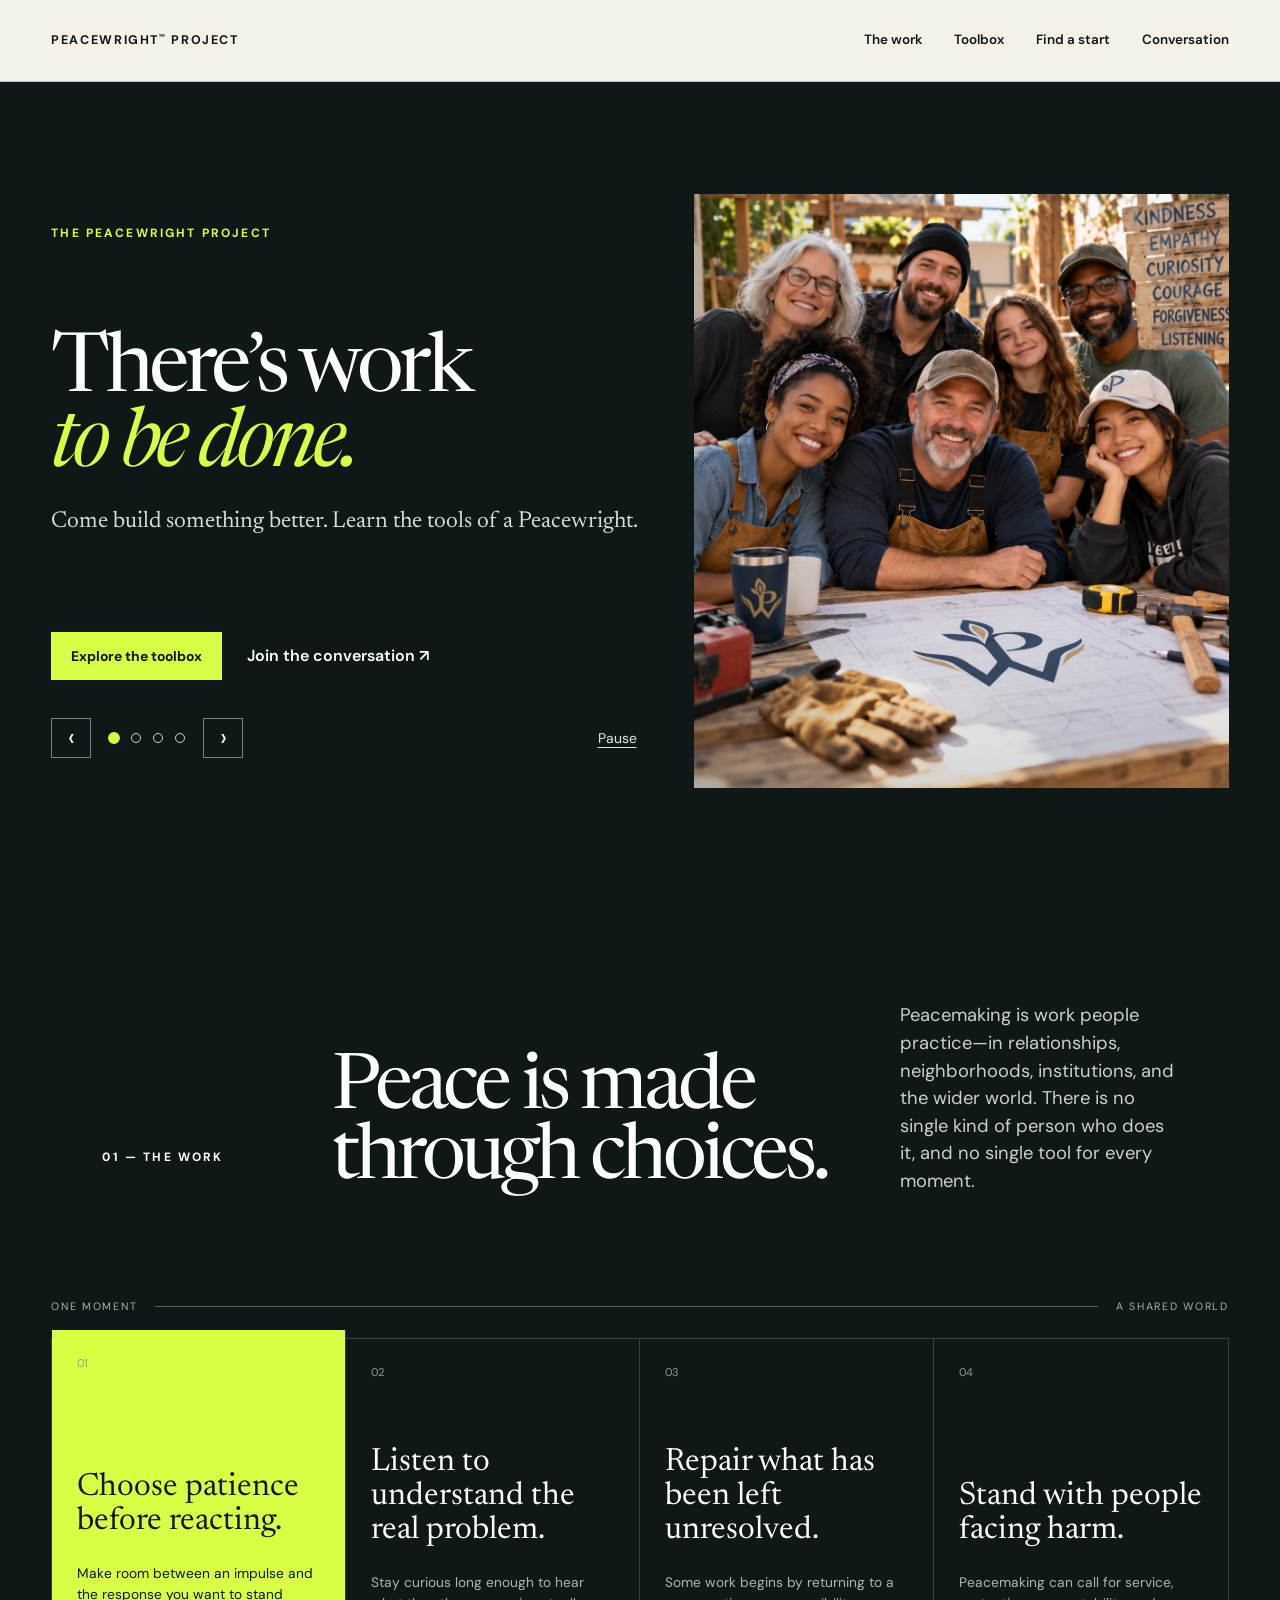
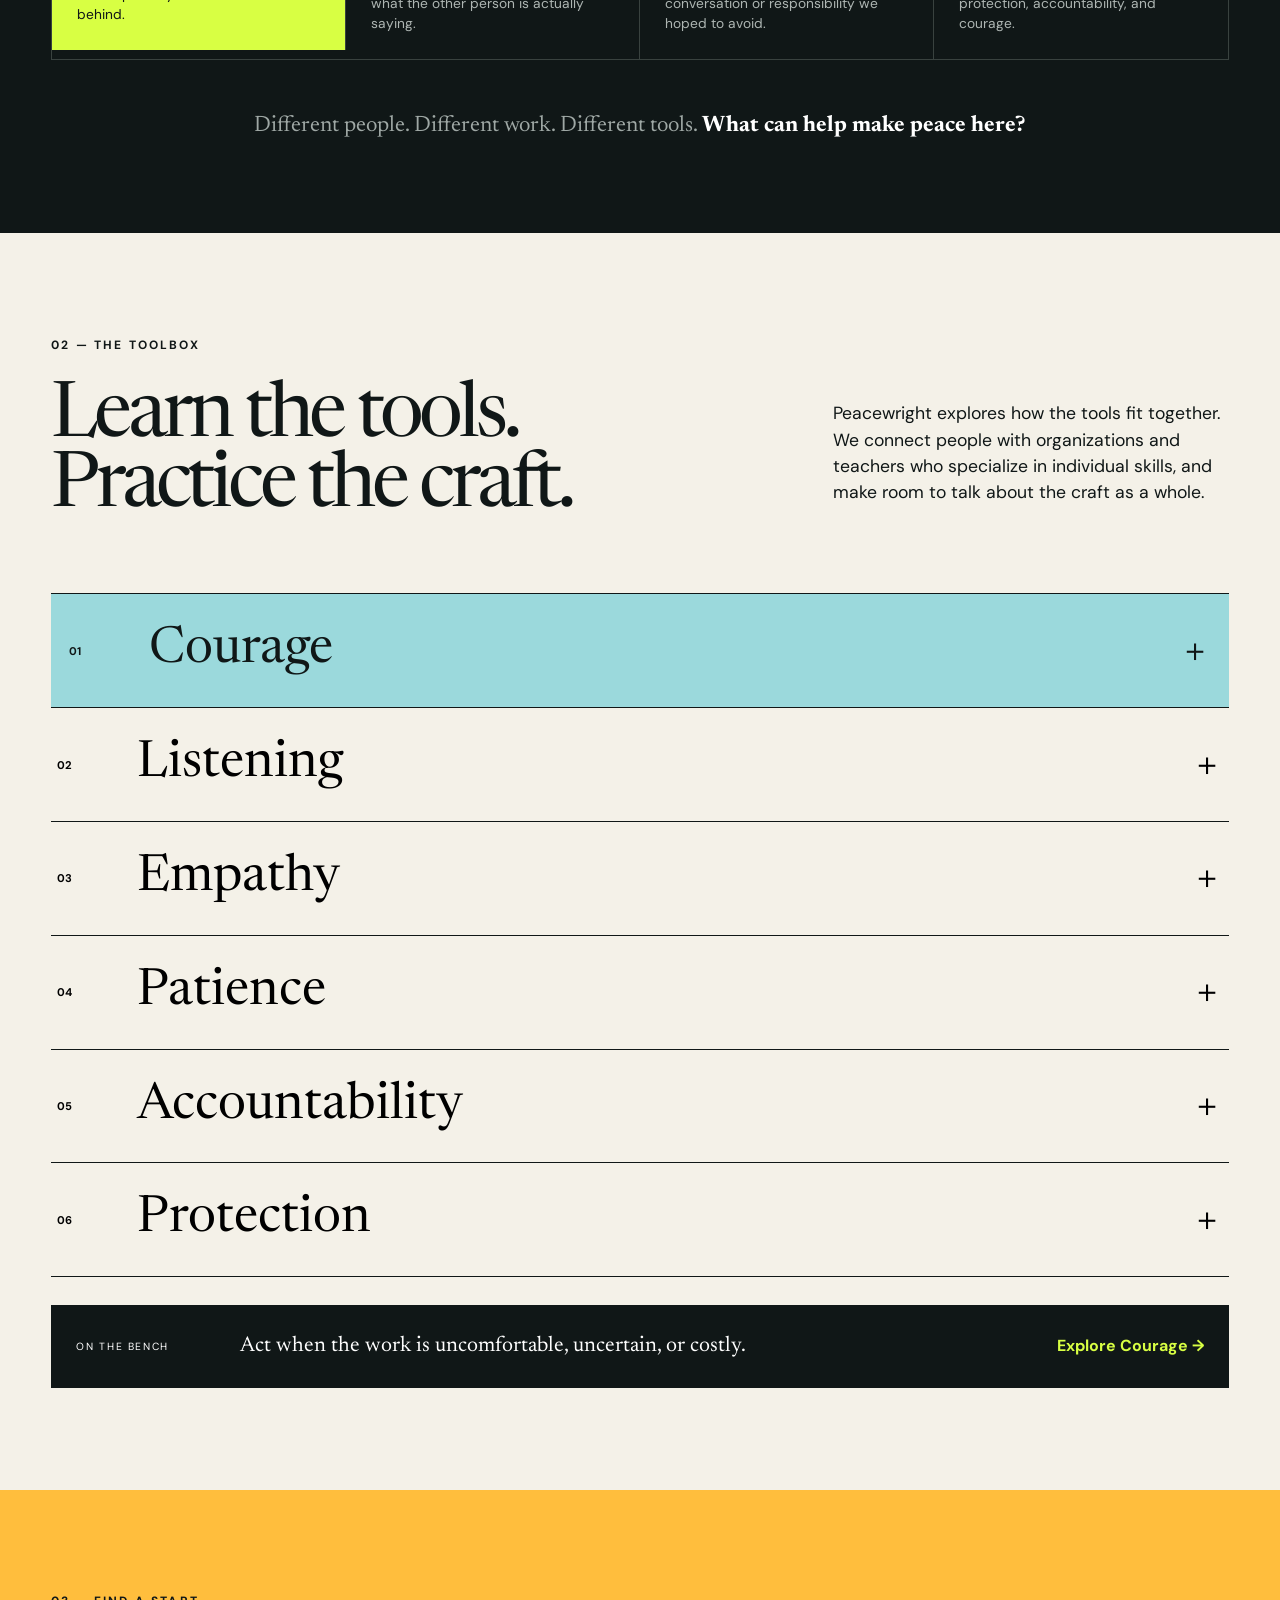
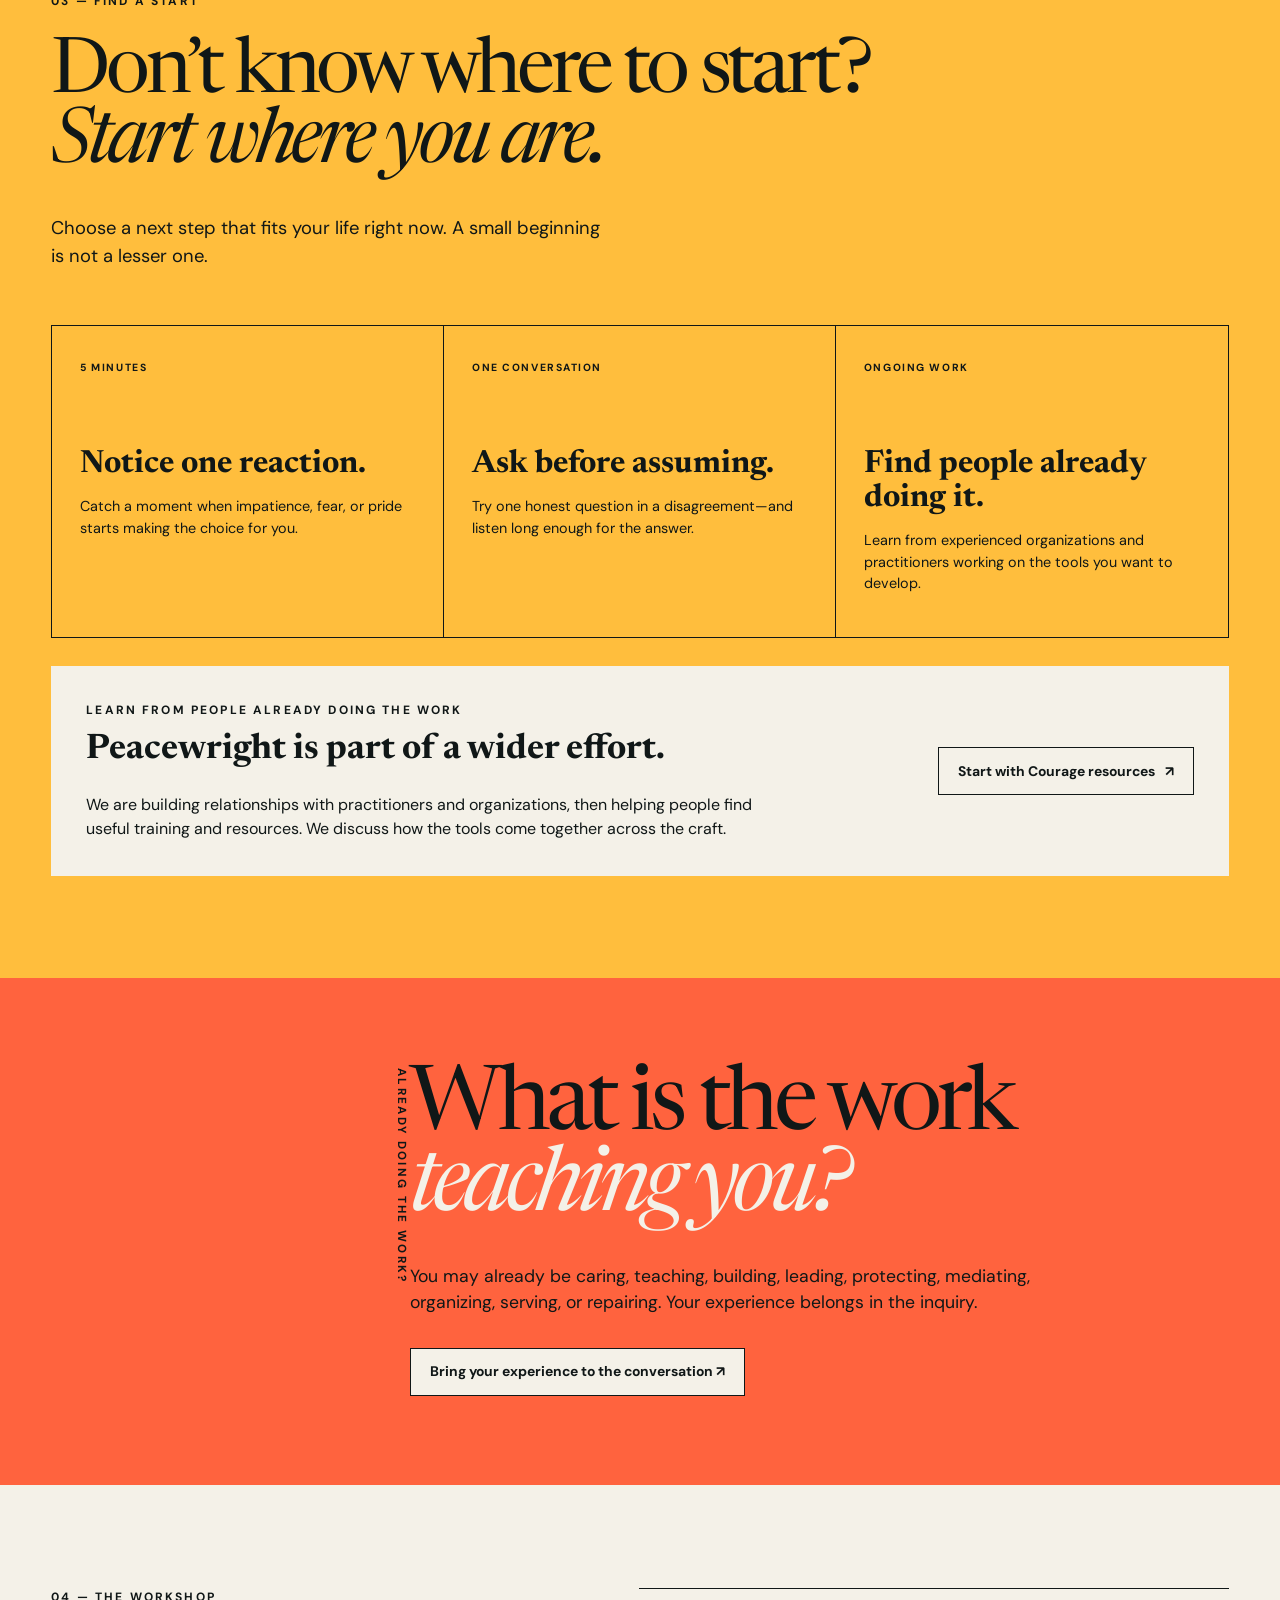
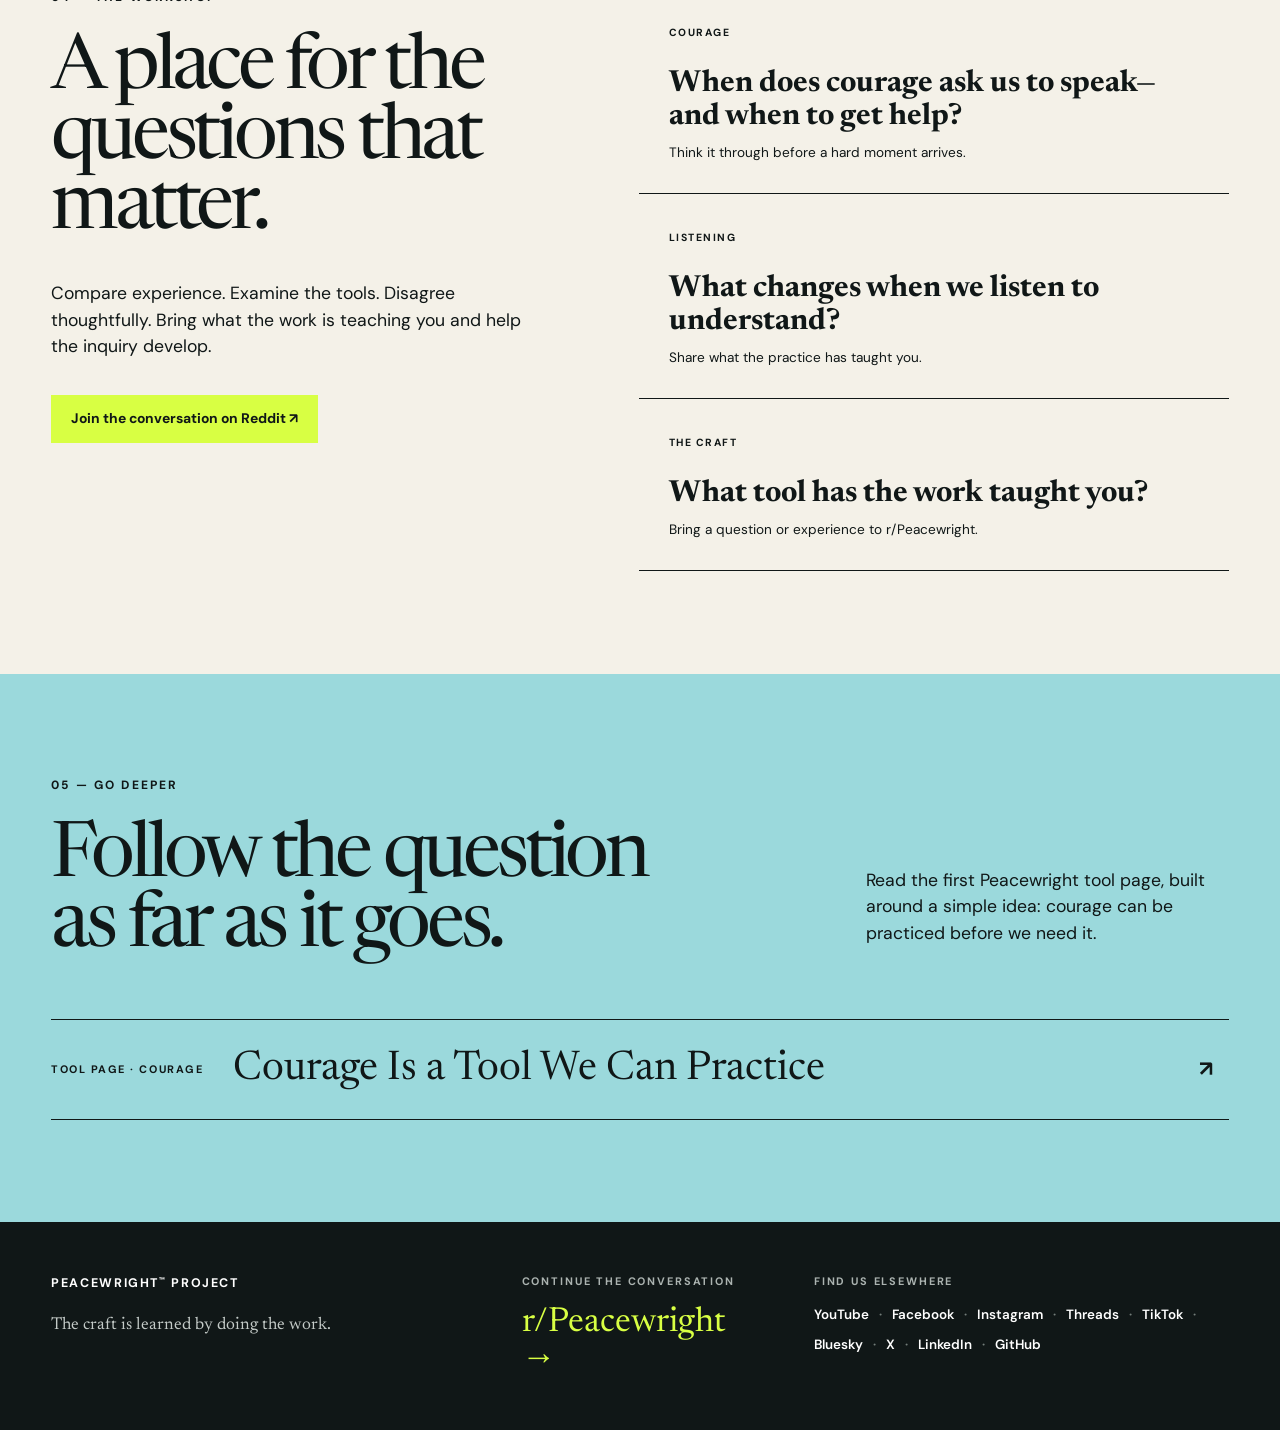
==== commit 6116b79d: "Make Courage toolbox row open its page" ====
--- a/index.html
+++ b/index.html
@@ -87,7 +87,7 @@
     <section class="toolbox" id="toolbox">
       <div class="toolbox-head"><div><p class="section-num">02 — THE TOOLBOX</p><h2>Learn the tools.<br>Practice the craft.</h2></div><p>Peacewright explores how the tools fit together. We connect people with organizations and teachers who specialize in individual skills, and make room to talk about the craft as a whole.</p></div>
       <div class="tools" role="group" aria-label="Peacewright tools">
-        <button class="tool selected" type="button" data-copy="Act when the work is uncomfortable, uncertain, or costly." data-link="tools/courage/" aria-pressed="true"><span>01</span>Courage <b aria-hidden="true">＋</b></button>
+        <a class="tool selected" href="tools/courage/" aria-label="Explore Courage"><span>01</span>Courage <b aria-hidden="true">＋</b></a>
         <button class="tool" type="button" data-copy="Make space to understand—not merely to reply." aria-pressed="false"><span>02</span>Listening <b aria-hidden="true">＋</b></button>
         <button class="tool" type="button" data-copy="See another person’s experience clearly and let it inform what you do next." aria-pressed="false"><span>03</span>Empathy <b aria-hidden="true">＋</b></button>
         <button class="tool" type="button" data-copy="Create enough room between impulse and action to choose well." aria-pressed="false"><span>04</span>Patience <b aria-hidden="true">＋</b></button>
